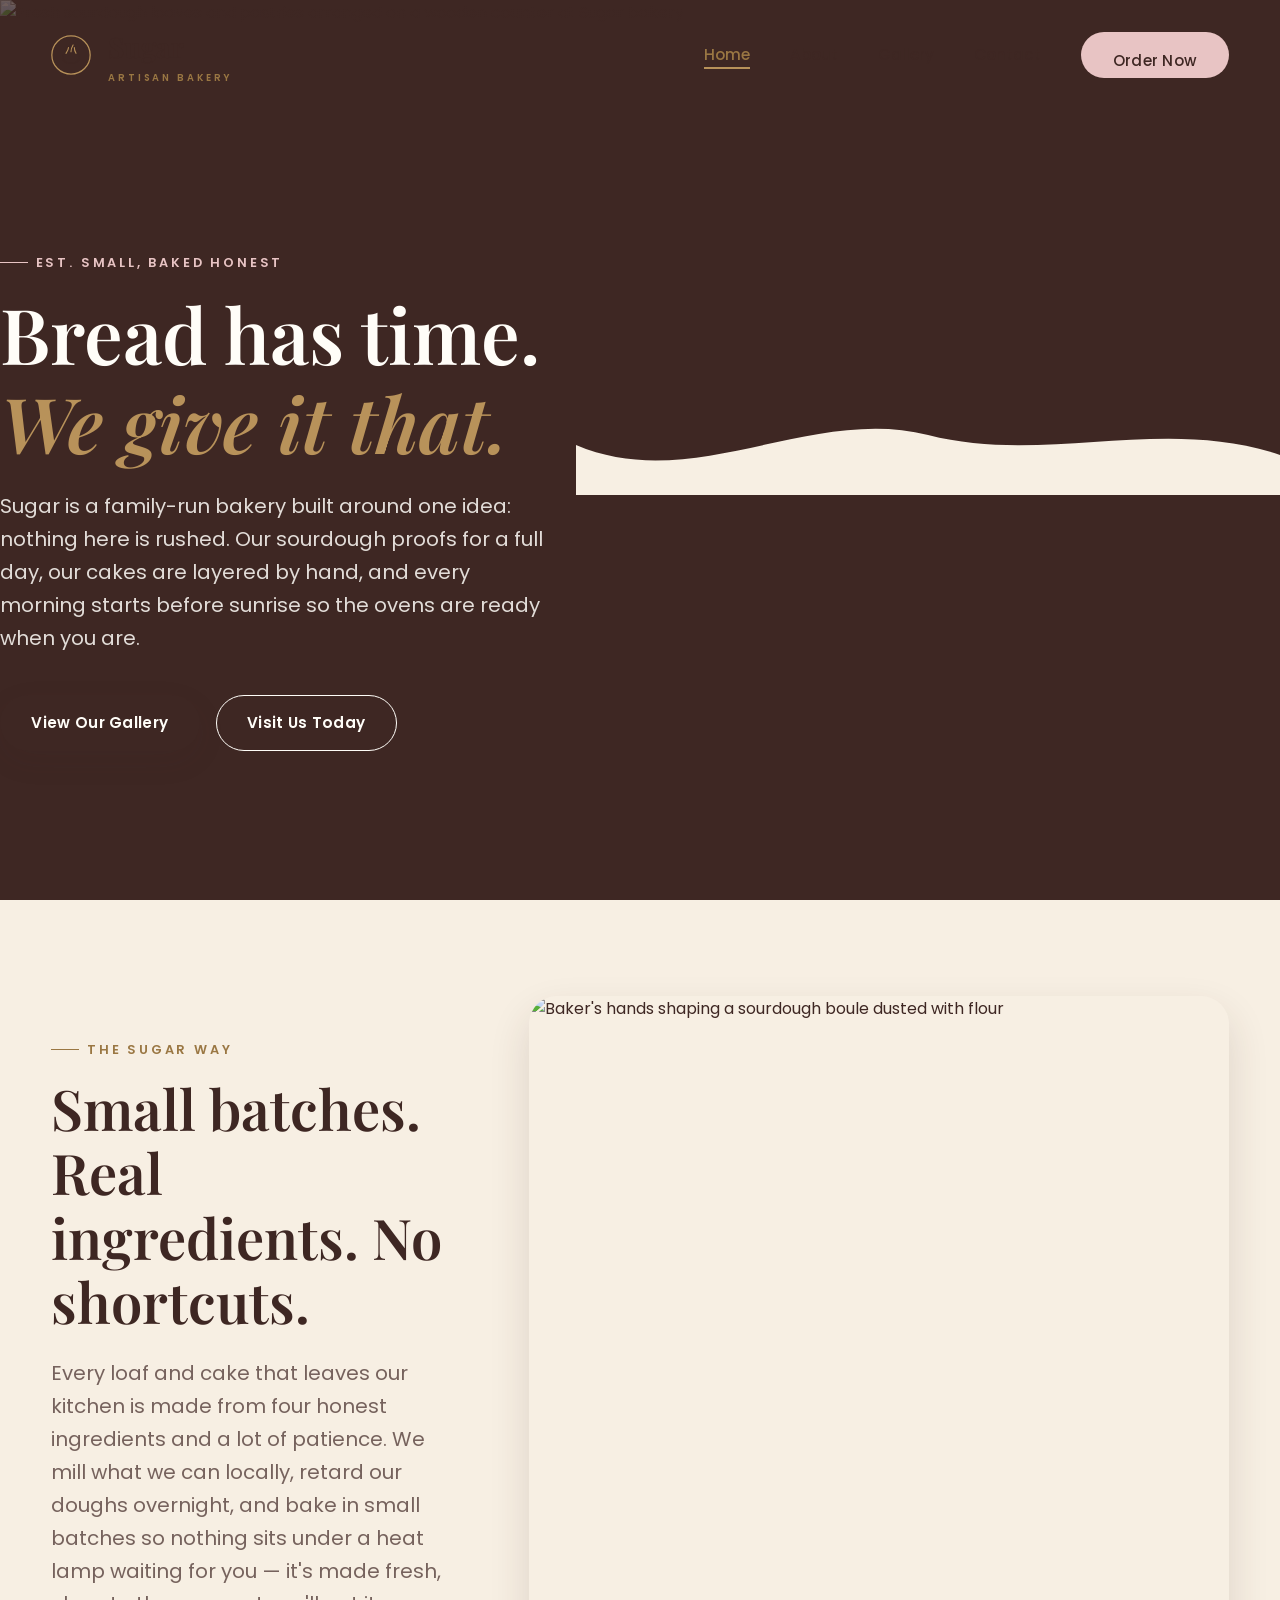
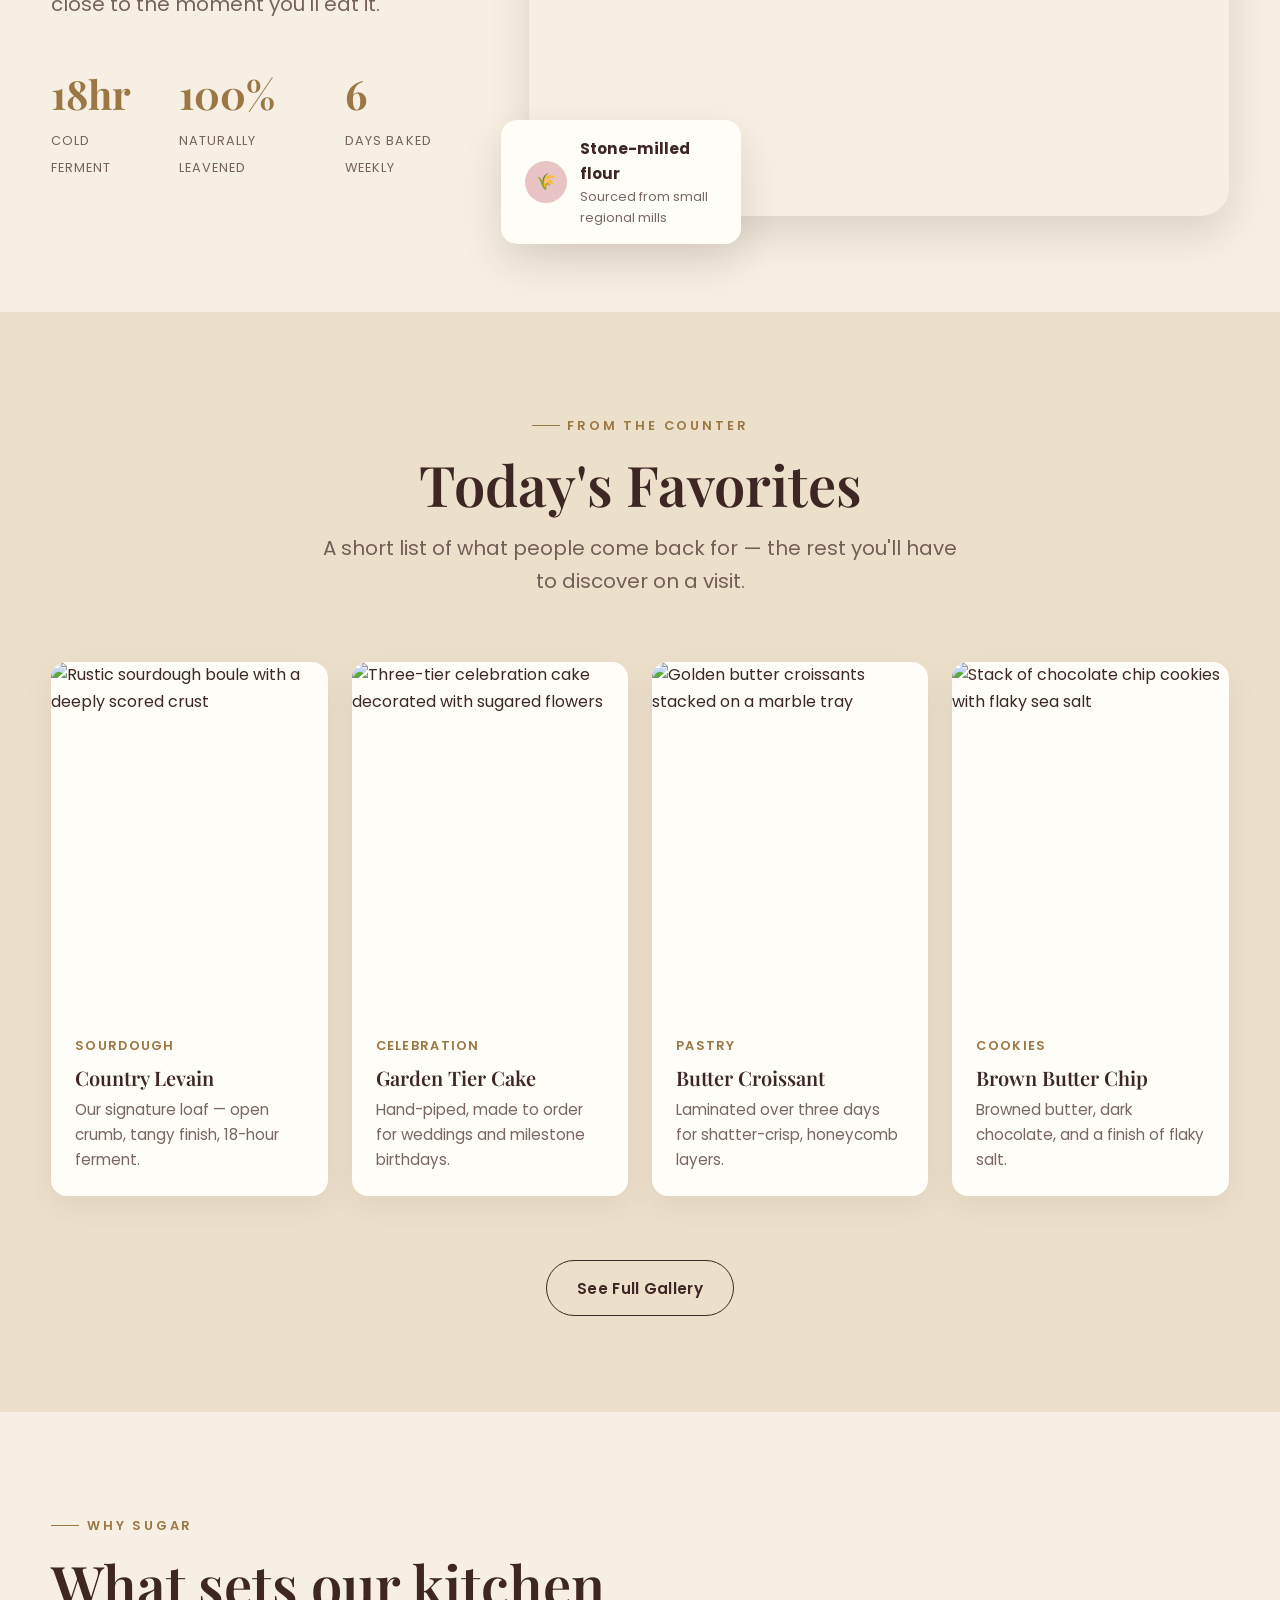
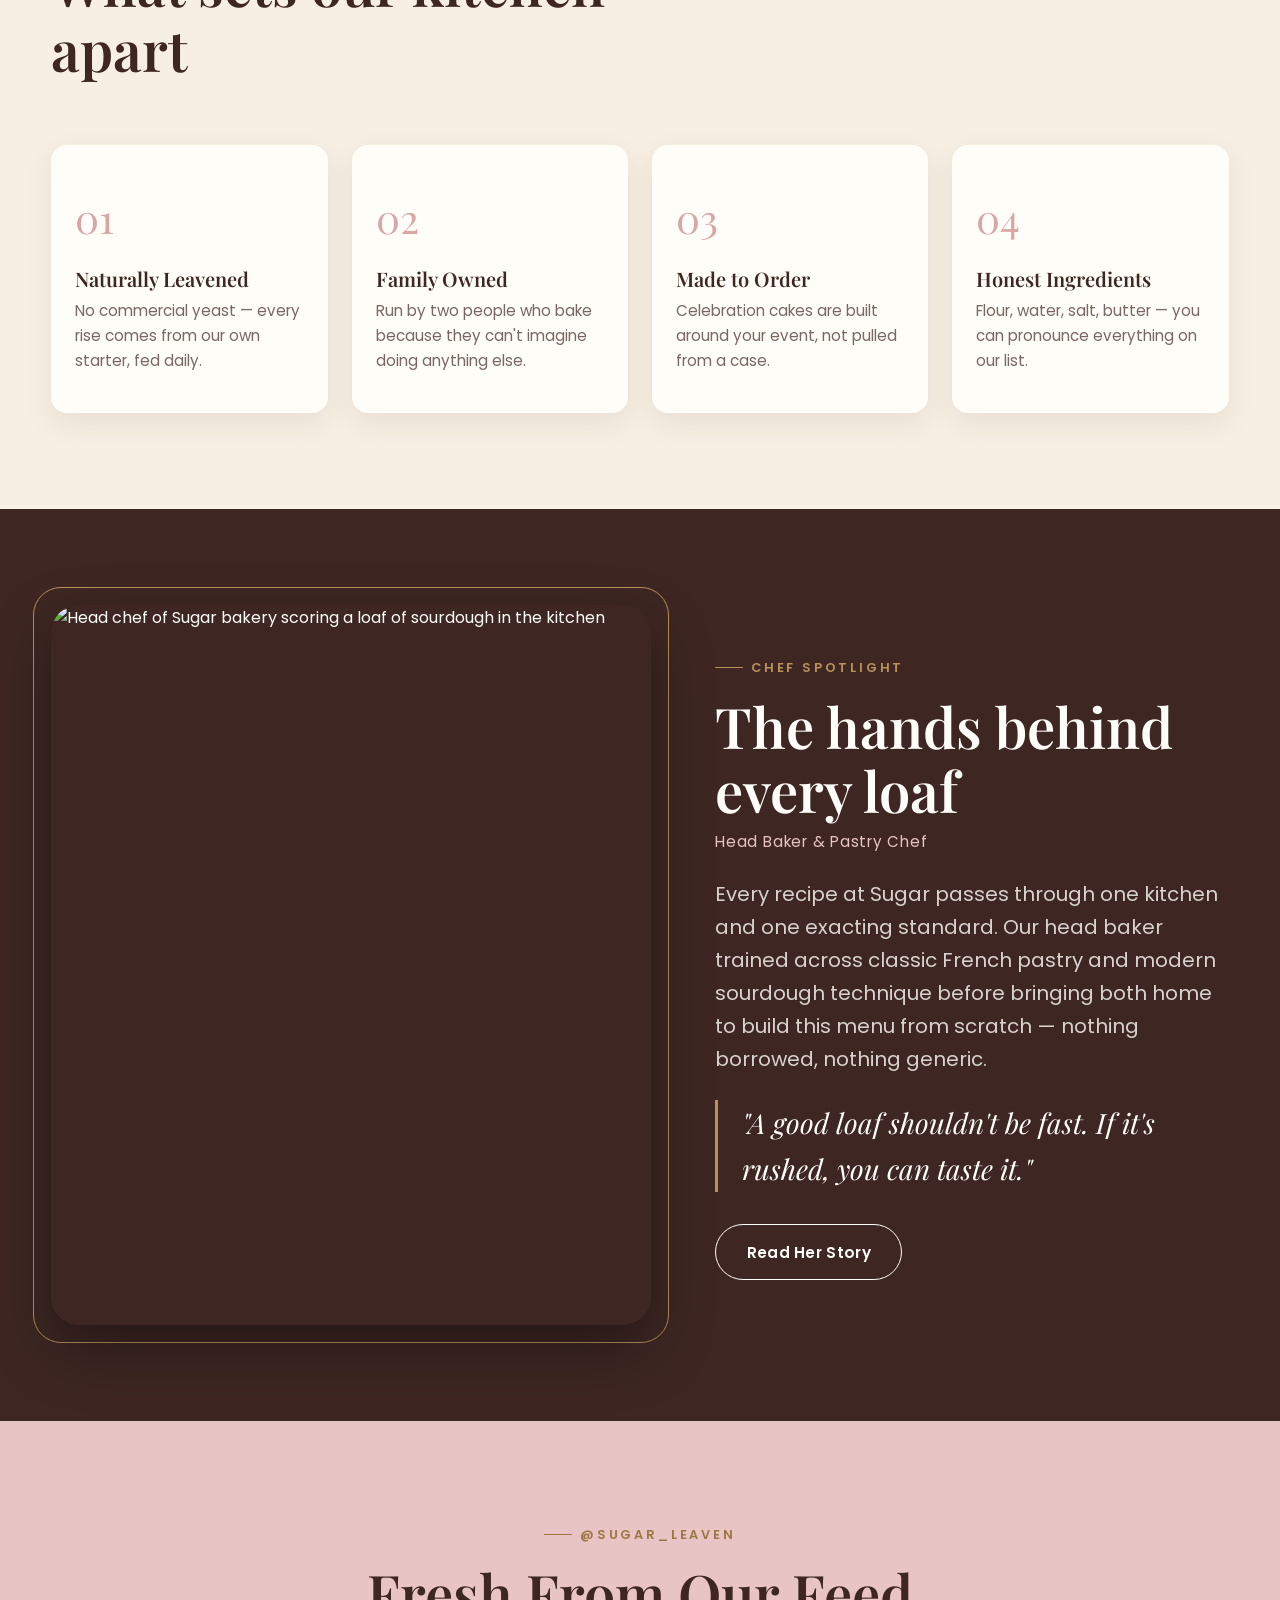
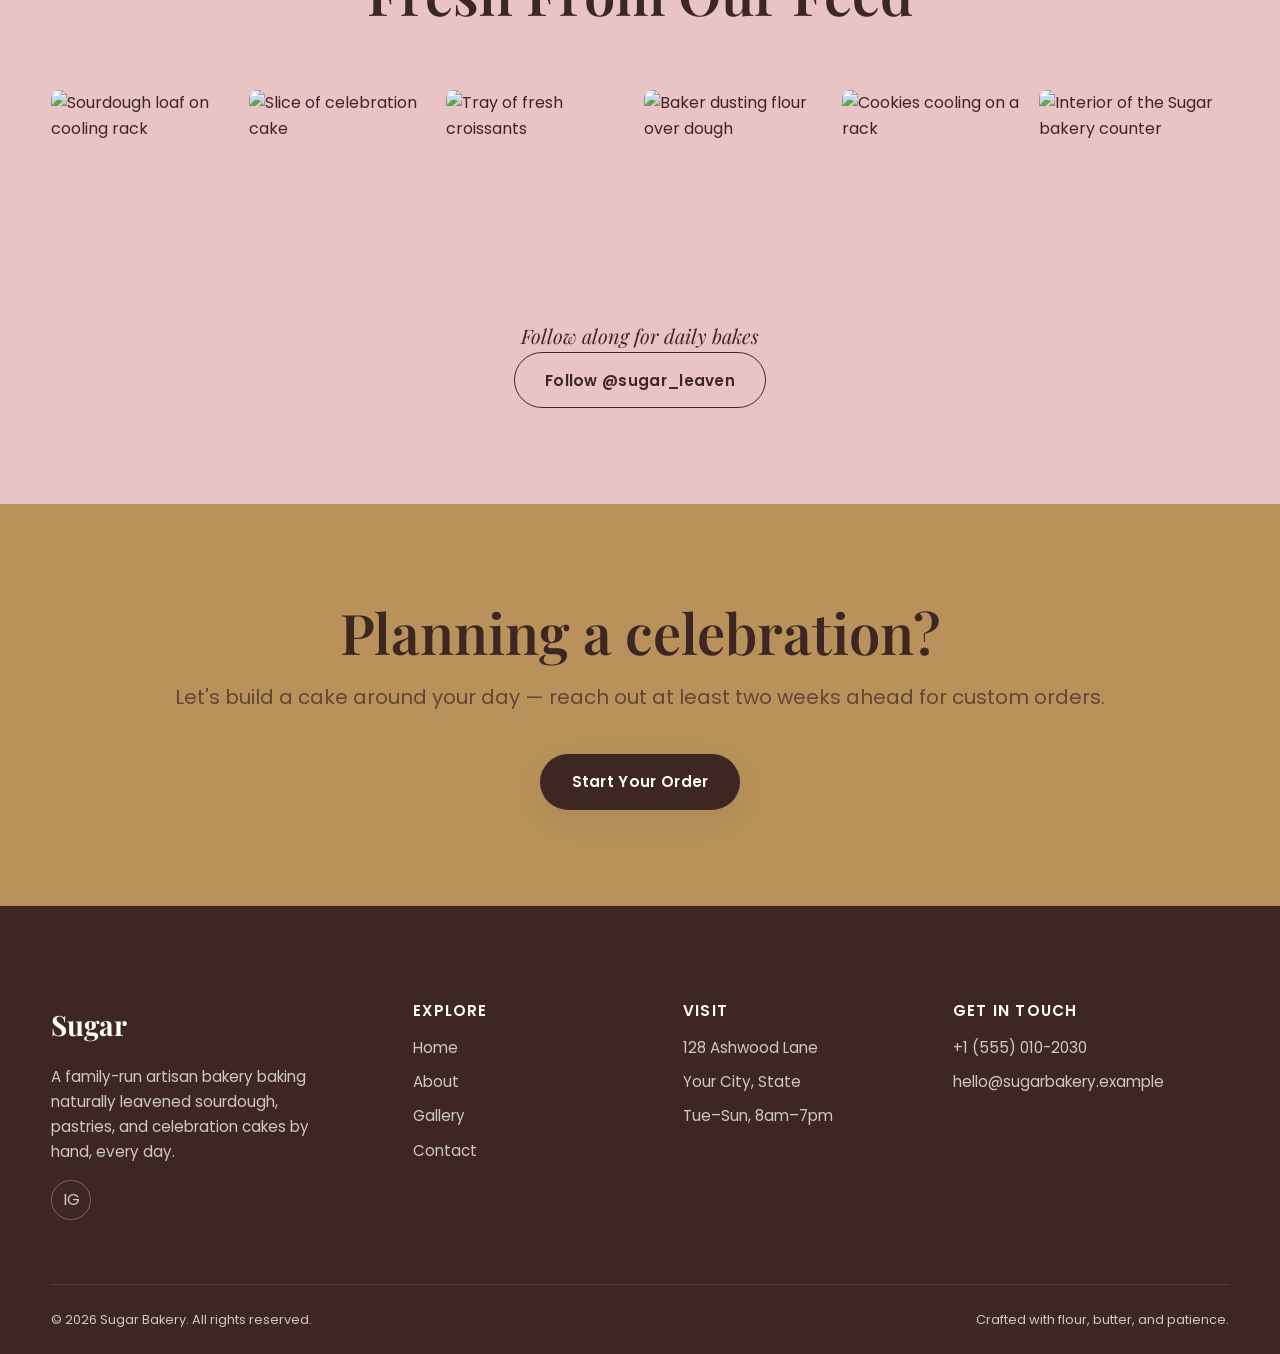
==== index.html @ 45bc1ce6 "Add files via upload" ====
<!DOCTYPE html>
<html lang="en">
<head>
<meta charset="UTF-8">
<meta name="viewport" content="width=device-width, initial-scale=1.0">
<title>Sugar — Artisan Bakery &amp; Sourdough House</title>
<meta name="description" content="Sugar is a family-run artisan bakery crafting slow-fermented sourdough, celebration cakes, and pastries by hand, every single day.">
<meta name="keywords" content="artisan bakery, sourdough bakery, celebration cakes, pastries, cake shop">
<link rel="canonical" href="https://example.com/">

<!-- Open Graph -->
<meta property="og:type" content="website">
<meta property="og:title" content="Sugar — Artisan Bakery & Sourdough House">
<meta property="og:description" content="Slow-fermented sourdough, celebration cakes and pastries, baked by hand every day.">
<meta property="og:image" content="images/hero/hero.jpg">
<meta property="og:url" content="https://example.com/">
<meta property="og:site_name" content="Sugar">

<!-- Twitter -->
<meta name="twitter:card" content="summary_large_image">
<meta name="twitter:title" content="Sugar — Artisan Bakery & Sourdough House">
<meta name="twitter:description" content="Slow-fermented sourdough, celebration cakes and pastries, baked by hand every day.">
<meta name="twitter:image" content="images/hero/hero.jpg">

<link rel="icon" href="assets/favicon.ico">
<link rel="preconnect" href="https://fonts.googleapis.com">
<link rel="preconnect" href="https://fonts.gstatic.com" crossorigin>
<link href="https://fonts.googleapis.com/css2?family=Playfair+Display:ital,wght@0,500;0,600;0,700;1,600&family=Poppins:wght@300;400;500;600;700&display=swap" rel="stylesheet">
<link rel="stylesheet" href="css/style.css">
<link rel="stylesheet" href="css/responsive.css">

<script type="application/ld+json">
{
  "@context": "https://schema.org",
  "@type": "Bakery",
  "name": "Sugar",
  "image": "images/hero/hero.jpg",
  "@id": "https://example.com/",
  "url": "https://example.com/",
  "telephone": "+1-555-010-2030",
  "address": {
    "@type": "PostalAddress",
    "streetAddress": "128 Ashwood Lane",
    "addressLocality": "Your City",
    "addressRegion": "State",
    "postalCode": "00000",
    "addressCountry": "US"
  },
  "servesCuisine": "Bakery",
  "priceRange": "$$",
  "openingHoursSpecification": [
    { "@type": "OpeningHoursSpecification", "dayOfWeek": ["Tuesday","Wednesday","Thursday","Friday"], "opens": "08:00", "closes": "19:00" },
    { "@type": "OpeningHoursSpecification", "dayOfWeek": ["Saturday","Sunday"], "opens": "08:00", "closes": "17:00" }
  ],
  "sameAs": ["https://www.instagram.com/sugar_leaven"]
}
</script>
</head>
<body>

<a class="skip-link" href="#main" style="position:absolute;left:-999px;top:0;background:#3E2723;color:#fff;padding:10px 16px;z-index:999;">Skip to main content</a>

<header class="site-header">
  <div class="container">
    <a href="index.html" class="logo" aria-label="Sugar — home">
      <svg class="logo-mark" viewBox="0 0 48 48" fill="none" xmlns="http://www.w3.org/2000/svg" aria-hidden="true">
        <circle cx="24" cy="24" r="23" stroke="#B8925A" stroke-width="1.5"/>
        <path d="M14 27c1-7 6-13 10-13s9 6 10 13c0 4-4.5 7-10 7s-10-3-10-7Z" stroke="#3E2723" stroke-width="1.5" fill="none"/>
        <path d="M18 22c2-3 3-5 3-7M24 20c0-3 1-5.5 2.5-8M30 22c-1.5-2.5-2-5-2-7" stroke="#B8925A" stroke-width="1.3" stroke-linecap="round"/>
      </svg>
      <span>Sugar<span class="tag">Artisan Bakery</span></span>
    </a>
    <nav class="main-nav" aria-label="Primary">
      <ul>
        <li><a href="index.html" aria-current="page">Home</a></li>
        <li><a href="about.html">About</a></li>
        <li><a href="gallery.html">Gallery</a></li>
        <li><a href="contact.html">Contact</a></li>
        <li><a href="contact.html#order" class="btn btn-pink">Order Now</a></li>
      </ul>
    </nav>
    <button class="nav-toggle" aria-label="Toggle menu" aria-expanded="false"><span></span></button>
  </div>
</header>

<main id="main">

  <!-- HERO -->
  <section class="hero">
    <div class="hero-media">
      <img src="images/hero/hero.jpg" alt="Fresh sourdough loaves and pastries arranged on a wooden counter at Sugar bakery" width="1600" height="1000">
    </div>
    <div class="container">
      <div class="hero-content">
        <span class="eyebrow">Est. small, baked honest</span>
        <h1>Bread has time. <em>We give it that.</em></h1>
        <p>Sugar is a family-run bakery built around one idea: nothing here is rushed. Our sourdough proofs for a full day, our cakes are layered by hand, and every morning starts before sunrise so the ovens are ready when you are.</p>
        <div class="hero-cta">
          <a href="gallery.html" class="btn btn-primary">View Our Gallery</a>
          <a href="contact.html" class="btn btn-outline" style="border-color:#FFFDF8;color:#FFFDF8;">Visit Us Today</a>
        </div>
      </div>
    </div>
    <div class="rise-divider" aria-hidden="true">
      <svg viewBox="0 0 1440 90" preserveAspectRatio="none"><path d="M0,40 C240,90 480,0 720,30 C960,60 1200,10 1440,50 L1440,90 L0,90 Z" fill="#F7EFE3"></path></svg>
    </div>
  </section>

  <!-- INTRO -->
  <section class="intro">
    <div class="container">
      <div class="intro-copy reveal">
        <span class="eyebrow">The Sugar way</span>
        <h2>Small batches. Real ingredients. No shortcuts.</h2>
        <p>Every loaf and cake that leaves our kitchen is made from four honest ingredients and a lot of patience. We mill what we can locally, retard our doughs overnight, and bake in small batches so nothing sits under a heat lamp waiting for you — it's made fresh, close to the moment you'll eat it.</p>
        <div class="intro-stats">
          <div><strong>18hr</strong><span>Cold Ferment</span></div>
          <div><strong>100%</strong><span>Naturally Leavened</span></div>
          <div><strong>6</strong><span>Days Baked Weekly</span></div>
        </div>
      </div>
      <div class="intro-media reveal">
        <img src="images/products/dough.jpg" alt="Baker's hands shaping a sourdough boule dusted with flour" width="700" height="820" loading="lazy">
        <div class="float-card">
          <span class="icon">🌾</span>
          <div><strong>Stone-milled flour</strong><p>Sourced from small regional mills</p></div>
        </div>
      </div>
    </div>
  </section>

  <!-- FEATURED PRODUCTS -->
  <section class="products">
    <div class="container">
      <div class="section-head center reveal">
        <span class="eyebrow">From the counter</span>
        <h2>Today's Favorites</h2>
        <p>A short list of what people come back for — the rest you'll have to discover on a visit.</p>
      </div>
      <div class="product-grid">
        <article class="product-card reveal">
          <div class="thumb"><img src="images/products/sourdough.jpg" alt="Rustic sourdough boule with a deeply scored crust" width="400" height="500" loading="lazy"></div>
          <div class="body">
            <span class="kicker">Sourdough</span>
            <h3>Country Levain</h3>
            <p>Our signature loaf — open crumb, tangy finish, 18-hour ferment.</p>
          </div>
        </article>
        <article class="product-card reveal">
          <div class="thumb"><img src="images/products/celebration-cake.jpg" alt="Three-tier celebration cake decorated with sugared flowers" width="400" height="500" loading="lazy"></div>
          <div class="body">
            <span class="kicker">Celebration</span>
            <h3>Garden Tier Cake</h3>
            <p>Hand-piped, made to order for weddings and milestone birthdays.</p>
          </div>
        </article>
        <article class="product-card reveal">
          <div class="thumb"><img src="images/products/croissant.jpg" alt="Golden butter croissants stacked on a marble tray" width="400" height="500" loading="lazy"></div>
          <div class="body">
            <span class="kicker">Pastry</span>
            <h3>Butter Croissant</h3>
            <p>Laminated over three days for shatter-crisp, honeycomb layers.</p>
          </div>
        </article>
        <article class="product-card reveal">
          <div class="thumb"><img src="images/products/cookies.jpg" alt="Stack of chocolate chip cookies with flaky sea salt" width="400" height="500" loading="lazy"></div>
          <div class="body">
            <span class="kicker">Cookies</span>
            <h3>Brown Butter Chip</h3>
            <p>Browned butter, dark chocolate, and a finish of flaky salt.</p>
          </div>
        </article>
      </div>
      <div class="products-cta reveal">
        <a href="gallery.html" class="btn btn-outline">See Full Gallery</a>
      </div>
    </div>
  </section>

  <!-- WHY CHOOSE US -->
  <section class="why">
    <div class="container">
      <div class="section-head reveal">
        <span class="eyebrow">Why Sugar</span>
        <h2>What sets our kitchen apart</h2>
      </div>
      <div class="why-grid">
        <div class="why-card reveal">
          <span class="num">01</span>
          <h3>Naturally Leavened</h3>
          <p>No commercial yeast — every rise comes from our own starter, fed daily.</p>
        </div>
        <div class="why-card reveal">
          <span class="num">02</span>
          <h3>Family Owned</h3>
          <p>Run by two people who bake because they can't imagine doing anything else.</p>
        </div>
        <div class="why-card reveal">
          <span class="num">03</span>
          <h3>Made to Order</h3>
          <p>Celebration cakes are built around your event, not pulled from a case.</p>
        </div>
        <div class="why-card reveal">
          <span class="num">04</span>
          <h3>Honest Ingredients</h3>
          <p>Flour, water, salt, butter — you can pronounce everything on our list.</p>
        </div>
      </div>
    </div>
  </section>

  <!-- CHEF SPOTLIGHT -->
  <section class="chef">
    <div class="container">
      <div class="chef-media reveal">
        <img src="images/chef/chef.jpg" alt="Head chef of Sugar bakery scoring a loaf of sourdough in the kitchen" width="600" height="720" loading="lazy">
      </div>
      <div class="chef-copy reveal">
        <span class="eyebrow">Chef Spotlight</span>
        <h2>The hands behind every loaf</h2>
        <p class="role">Head Baker &amp; Pastry Chef</p>
        <p>Every recipe at Sugar passes through one kitchen and one exacting standard. Our head baker trained across classic French pastry and modern sourdough technique before bringing both home to build this menu from scratch — nothing borrowed, nothing generic.</p>
        <blockquote>"A good loaf shouldn't be fast. If it's rushed, you can taste it."</blockquote>
        <a href="about.html" class="btn btn-outline" style="border-color:#FFFDF8;color:#FFFDF8; margin-top:2rem;">Read Her Story</a>
      </div>
    </div>
  </section>

  <!-- INSTAGRAM PREVIEW -->
  <section class="insta">
    <div class="container">
      <div class="section-head center reveal">
        <span class="eyebrow">@sugar_leaven</span>
        <h2>Fresh From Our Feed</h2>
      </div>
      <div class="insta-grid reveal">
        <a href="https://www.instagram.com/sugar_leaven" target="_blank" rel="noopener noreferrer" aria-label="View post on Instagram"><img src="images/gallery/insta1.jpg" alt="Sourdough loaf on cooling rack" loading="lazy"></a>
        <a href="https://www.instagram.com/sugar_leaven" target="_blank" rel="noopener noreferrer" aria-label="View post on Instagram"><img src="images/gallery/insta2.jpg" alt="Slice of celebration cake" loading="lazy"></a>
        <a href="https://www.instagram.com/sugar_leaven" target="_blank" rel="noopener noreferrer" aria-label="View post on Instagram"><img src="images/gallery/insta3.jpg" alt="Tray of fresh croissants" loading="lazy"></a>
        <a href="https://www.instagram.com/sugar_leaven" target="_blank" rel="noopener noreferrer" aria-label="View post on Instagram"><img src="images/gallery/insta4.jpg" alt="Baker dusting flour over dough" loading="lazy"></a>
        <a href="https://www.instagram.com/sugar_leaven" target="_blank" rel="noopener noreferrer" aria-label="View post on Instagram"><img src="images/gallery/insta5.jpg" alt="Cookies cooling on a rack" loading="lazy"></a>
        <a href="https://www.instagram.com/sugar_leaven" target="_blank" rel="noopener noreferrer" aria-label="View post on Instagram"><img src="images/gallery/insta6.jpg" alt="Interior of the Sugar bakery counter" loading="lazy"></a>
      </div>
      <div class="insta-follow reveal">
        <p>Follow along for daily bakes</p>
        <a href="https://www.instagram.com/sugar_leaven" target="_blank" rel="noopener noreferrer" class="btn btn-outline">Follow @sugar_leaven</a>
      </div>
    </div>
  </section>

  <!-- CTA BANNER -->
  <section class="cta-banner">
    <div class="container reveal">
      <h2>Planning a celebration?</h2>
      <p>Let's build a cake around your day — reach out at least two weeks ahead for custom orders.</p>
      <a href="contact.html" class="btn btn-primary">Start Your Order</a>
    </div>
  </section>

</main>

<footer class="site-footer">
  <div class="container">
    <div class="footer-grid">
      <div class="footer-brand">
        <a href="index.html" class="logo">Sugar</a>
        <p>A family-run artisan bakery baking naturally leavened sourdough, pastries, and celebration cakes by hand, every day.</p>
        <div class="social-row">
          <a href="https://www.instagram.com/sugar_leaven" target="_blank" rel="noopener noreferrer" aria-label="Sugar on Instagram">IG</a>
        </div>
      </div>
      <div>
        <h4>Explore</h4>
        <ul>
          <li><a href="index.html">Home</a></li>
          <li><a href="about.html">About</a></li>
          <li><a href="gallery.html">Gallery</a></li>
          <li><a href="contact.html">Contact</a></li>
        </ul>
      </div>
      <div>
        <h4>Visit</h4>
        <ul>
          <li>128 Ashwood Lane</li>
          <li>Your City, State</li>
          <li>Tue–Sun, 8am–7pm</li>
        </ul>
      </div>
      <div>
        <h4>Get in touch</h4>
        <ul>
          <li><a href="tel:+15550102030">+1 (555) 010-2030</a></li>
          <li><a href="mailto:hello@sugarbakery.example">hello@sugarbakery.example</a></li>
        </ul>
      </div>
    </div>
    <div class="footer-bottom">
      <span>© 2026 Sugar Bakery. All rights reserved.</span>
      <span>Crafted with flour, butter, and patience.</span>
    </div>
  </div>
</footer>

<a href="#top" class="back-to-top" aria-label="Back to top">↑</a>

<script src="js/script.js"></script>
</body>
</html>
---- css/style.css ----
/* =========================================================
   SUGAR — Artisan Bakery
   Design tokens
   ========================================================= */
:root {
  /* Colors */
  --cream:        #F7EFE3;
  --warm-white:   #FFFDF8;
  --chocolate:    #3E2723;
  --chocolate-70: rgba(62, 39, 35, 0.7);
  --gold:         #B8925A;
  --gold-dark:    #9A7743;
  --beige:        #EDE0CB;
  --pink:         #E8C4C4;
  --pink-deep:    #D9A6A6;

  /* Type */
  --font-display: 'Playfair Display', Georgia, serif;
  --font-body: 'Poppins', -apple-system, BlinkMacSystemFont, sans-serif;

  /* Scale */
  --step-xs: 0.8rem;
  --step-sm: 0.95rem;
  --step-base: 1rem;
  --step-md: 1.25rem;
  --step-lg: 1.75rem;
  --step-xl: 2.5rem;
  --step-2xl: 3.5rem;
  --step-3xl: 4.75rem;

  /* Spacing */
  --space-1: 0.5rem;
  --space-2: 1rem;
  --space-3: 1.5rem;
  --space-4: 2.5rem;
  --space-5: 4rem;
  --space-6: 6rem;

  /* Shape */
  --radius-sm: 8px;
  --radius-md: 16px;
  --radius-lg: 28px;
  --shadow-soft: 0 10px 30px rgba(62, 39, 35, 0.08);
  --shadow-lift: 0 18px 40px rgba(62, 39, 35, 0.14);

  --ease: cubic-bezier(0.22, 1, 0.36, 1);
}

/* =========================================================
   Reset
   ========================================================= */
*, *::before, *::after { box-sizing: border-box; }
html { scroll-behavior: smooth; }
body, h1, h2, h3, h4, p, figure, blockquote, ul, ol { margin: 0; }
ul, ol { padding: 0; list-style: none; }
img { max-width: 100%; display: block; }
a { color: inherit; text-decoration: none; }
button { font: inherit; cursor: pointer; }
input, textarea, select { font: inherit; }

@media (prefers-reduced-motion: reduce) {
  *, *::before, *::after {
    animation-duration: 0.01ms !important;
    animation-iteration-count: 1 !important;
    transition-duration: 0.01ms !important;
    scroll-behavior: auto !important;
  }
}

:focus-visible {
  outline: 2px solid var(--gold-dark);
  outline-offset: 3px;
}

/* =========================================================
   Base
   ========================================================= */
body {
  font-family: var(--font-body);
  background: var(--cream);
  color: var(--chocolate);
  line-height: 1.65;
  -webkit-font-smoothing: antialiased;
}

h1, h2, h3, h4 {
  font-family: var(--font-display);
  font-weight: 600;
  line-height: 1.15;
  color: var(--chocolate);
}

.eyebrow {
  display: inline-flex;
  align-items: center;
  gap: 0.6em;
  font-size: var(--step-xs);
  letter-spacing: 0.22em;
  text-transform: uppercase;
  color: var(--gold-dark);
  font-weight: 600;
}
.eyebrow::before {
  content: "";
  width: 28px;
  height: 1px;
  background: var(--gold-dark);
  display: inline-block;
}

.container {
  width: min(1180px, 92%);
  margin-inline: auto;
}

section { padding: var(--space-6) 0; }

.section-head {
  max-width: 640px;
  margin-bottom: var(--space-5);
}
.section-head.center { margin-inline: auto; text-align: center; }
.section-head h2 { font-size: var(--step-2xl); margin-top: var(--space-2); }
.section-head p { margin-top: var(--space-2); color: var(--chocolate-70); font-size: var(--step-md); }

.btn {
  display: inline-flex;
  align-items: center;
  gap: 0.6em;
  padding: 0.95em 2em;
  border-radius: 999px;
  font-size: var(--step-sm);
  font-weight: 600;
  letter-spacing: 0.02em;
  transition: transform 0.35s var(--ease), box-shadow 0.35s var(--ease), background 0.35s var(--ease);
  border: 1px solid transparent;
}
.btn-primary {
  background: var(--chocolate);
  color: var(--warm-white);
  box-shadow: var(--shadow-soft);
}
.btn-primary:hover { transform: translateY(-3px); box-shadow: var(--shadow-lift); }
.btn-outline {
  background: transparent;
  border-color: var(--chocolate);
  color: var(--chocolate);
}
.btn-outline:hover { background: var(--chocolate); color: var(--warm-white); }
.btn-pink {
  background: var(--pink);
  color: var(--chocolate);
}
.btn-pink:hover { background: var(--pink-deep); transform: translateY(-3px); }

/* =========================================================
   Header / Nav
   ========================================================= */
.site-header {
  position: fixed;
  top: 0; left: 0; right: 0;
  z-index: 100;
  background: rgba(247, 239, 227, 0.0);
  transition: background 0.4s var(--ease), box-shadow 0.4s var(--ease), padding 0.4s var(--ease);
  padding: var(--space-3) 0;
}
.site-header.is-scrolled {
  background: rgba(247, 239, 227, 0.92);
  backdrop-filter: blur(10px);
  box-shadow: 0 6px 24px rgba(62,39,35,0.08);
  padding: var(--space-1) 0;
}
.site-header .container {
  display: flex;
  align-items: center;
  justify-content: space-between;
}
.logo {
  display: flex;
  align-items: center;
  gap: 0.6em;
  font-family: var(--font-display);
  font-size: var(--step-lg);
  font-weight: 700;
  color: var(--chocolate);
}
.logo span.tag {
  font-family: var(--font-body);
  font-size: 0.6rem;
  letter-spacing: 0.3em;
  text-transform: uppercase;
  color: var(--gold-dark);
  font-weight: 600;
  display: block;
}
.logo-mark {
  width: 40px; height: 40px;
}

.main-nav ul {
  display: flex;
  gap: var(--space-4);
  align-items: center;
}
.main-nav a {
  font-size: var(--step-sm);
  font-weight: 500;
  position: relative;
  padding-bottom: 4px;
}
.main-nav a::after {
  content: "";
  position: absolute;
  left: 0; bottom: 0;
  width: 0%;
  height: 2px;
  background: var(--gold);
  transition: width 0.3s var(--ease);
}
.main-nav a:hover::after,
.main-nav a[aria-current="page"]::after { width: 100%; }
.main-nav a[aria-current="page"] { color: var(--gold-dark); }

.nav-toggle {
  display: none;
  background: none;
  border: none;
  width: 44px; height: 44px;
  position: relative;
}
.nav-toggle span, .nav-toggle span::before, .nav-toggle span::after {
  content: "";
  position: absolute;
  left: 10px; right: 10px;
  height: 2px;
  background: var(--chocolate);
  transition: transform 0.3s var(--ease), opacity 0.3s var(--ease), top 0.3s var(--ease);
}
.nav-toggle span { top: 21px; }
.nav-toggle span::before { top: -8px; }
.nav-toggle span::after { top: 8px; }
.nav-toggle.is-active span { background: transparent; }
.nav-toggle.is-active span::before { top: 0; transform: rotate(45deg); background: var(--chocolate); }
.nav-toggle.is-active span::after { top: 0; transform: rotate(-45deg); background: var(--chocolate); }

/* =========================================================
   Hero
   ========================================================= */
.hero {
  position: relative;
  min-height: 100vh;
  display: flex;
  align-items: center;
  overflow: hidden;
  background: var(--chocolate);
}
.hero-media {
  position: absolute;
  inset: 0;
  z-index: 0;
}
.hero-media img {
  width: 100%; height: 100%; object-fit: cover;
  opacity: 0.55;
}
.hero-media::after {
  content: "";
  position: absolute;
  inset: 0;
  background: linear-gradient(180deg, rgba(62,39,35,0.55) 0%, rgba(62,39,35,0.35) 45%, rgba(62,39,35,0.85) 100%);
}
.hero-content {
  position: relative;
  z-index: 1;
  color: var(--warm-white);
  max-width: 720px;
  padding-top: var(--space-6);
}
.hero-content .eyebrow { color: var(--pink); }
.hero-content .eyebrow::before { background: var(--pink); }
.hero-content h1 {
  color: var(--warm-white);
  font-size: clamp(2.6rem, 6vw, 5rem);
  margin-top: var(--space-2);
}
.hero-content h1 em {
  font-style: italic;
  color: var(--gold);
}
.hero-content p {
  margin-top: var(--space-3);
  font-size: var(--step-md);
  color: rgba(255,253,248,0.85);
  max-width: 46ch;
}
.hero-cta {
  margin-top: var(--space-4);
  display: flex;
  gap: var(--space-2);
  flex-wrap: wrap;
}

/* Rising-dough divider (signature element) */
.rise-divider {
  position: relative;
  height: 90px;
  margin-top: -1px;
}
.rise-divider svg {
  width: 100%;
  height: 100%;
  display: block;
}

/* =========================================================
   Intro
   ========================================================= */
.intro {
  background: var(--cream);
}
.intro .container {
  display: grid;
  grid-template-columns: 1.1fr 0.9fr;
  gap: var(--space-5);
  align-items: center;
}
.intro-copy h2 { font-size: var(--step-2xl); margin-top: var(--space-2); }
.intro-copy p { margin-top: var(--space-3); color: var(--chocolate-70); font-size: var(--step-md); }
.intro-stats {
  display: flex;
  gap: var(--space-4);
  margin-top: var(--space-4);
}
.intro-stats div strong {
  display: block;
  font-family: var(--font-display);
  font-size: var(--step-xl);
  color: var(--gold-dark);
}
.intro-stats div span {
  font-size: var(--step-xs);
  letter-spacing: 0.08em;
  text-transform: uppercase;
  color: var(--chocolate-70);
}
.intro-media {
  position: relative;
}
.intro-media img {
  border-radius: var(--radius-lg);
  box-shadow: var(--shadow-lift);
}
.intro-media .float-card {
  position: absolute;
  bottom: -28px;
  left: -28px;
  background: var(--warm-white);
  border-radius: var(--radius-md);
  padding: var(--space-2) var(--space-3);
  box-shadow: var(--shadow-lift);
  display: flex;
  align-items: center;
  gap: 0.8em;
  max-width: 240px;
}
.intro-media .float-card .icon {
  width: 42px; height: 42px;
  border-radius: 50%;
  background: var(--pink);
  display: flex; align-items: center; justify-content: center;
  flex-shrink: 0;
}
.intro-media .float-card p { font-size: var(--step-xs); color: var(--chocolate-70); }
.intro-media .float-card strong { display: block; font-size: var(--step-sm); }

/* =========================================================
   Featured products
   ========================================================= */
.products { background: var(--beige); }
.product-grid {
  display: grid;
  grid-template-columns: repeat(4, 1fr);
  gap: var(--space-3);
}
.product-card {
  background: var(--warm-white);
  border-radius: var(--radius-md);
  overflow: hidden;
  box-shadow: var(--shadow-soft);
  transition: transform 0.45s var(--ease), box-shadow 0.45s var(--ease);
}
.product-card:hover {
  transform: translateY(-8px) scale(1.015);
  box-shadow: var(--shadow-lift);
}
.product-card .thumb { aspect-ratio: 4/5; overflow: hidden; }
.product-card .thumb img { width: 100%; height: 100%; object-fit: cover; transition: transform 0.6s var(--ease); }
.product-card:hover .thumb img { transform: scale(1.08); }
.product-card .body { padding: var(--space-3); }
.product-card .body .kicker {
  font-size: var(--step-xs);
  letter-spacing: 0.1em;
  text-transform: uppercase;
  color: var(--gold-dark);
  font-weight: 600;
}
.product-card .body h3 { font-size: var(--step-md); margin-top: 0.4em; }
.product-card .body p { font-size: var(--step-sm); color: var(--chocolate-70); margin-top: 0.5em; }
.products-cta { text-align: center; margin-top: var(--space-5); }

/* =========================================================
   Why choose us
   ========================================================= */
.why { background: var(--cream); }
.why-grid {
  display: grid;
  grid-template-columns: repeat(4, 1fr);
  gap: var(--space-3);
}
.why-card {
  padding: var(--space-4) var(--space-3);
  border-radius: var(--radius-md);
  background: var(--warm-white);
  box-shadow: var(--shadow-soft);
  transition: transform 0.4s var(--ease);
}
.why-card:hover { transform: translateY(-6px); }
.why-card .num {
  font-family: var(--font-display);
  font-size: var(--step-xl);
  color: var(--pink-deep);
  display: block;
  margin-bottom: var(--space-2);
}
.why-card h3 { font-size: var(--step-md); }
.why-card p { margin-top: var(--space-1); color: var(--chocolate-70); font-size: var(--step-sm); }

/* =========================================================
   Chef spotlight
   ========================================================= */
.chef { background: var(--chocolate); color: var(--warm-white); }
.chef .container {
  display: grid;
  grid-template-columns: 0.8fr 1.2fr;
  gap: var(--space-5);
  align-items: center;
}
.chef-media { position: relative; }
.chef-media img {
  border-radius: var(--radius-lg);
  box-shadow: 0 24px 60px rgba(0,0,0,0.4);
}
.chef-media::before {
  content: "";
  position: absolute;
  inset: -18px;
  border: 1px solid var(--gold);
  border-radius: var(--radius-lg);
  z-index: -1;
}
.chef-copy .eyebrow { color: var(--gold); }
.chef-copy .eyebrow::before { background: var(--gold); }
.chef-copy h2 { color: var(--warm-white); margin-top: var(--space-2); font-size: var(--step-2xl); }
.chef-copy .role { color: var(--pink); font-size: var(--step-sm); letter-spacing: 0.05em; margin-top: 0.4em; }
.chef-copy p { margin-top: var(--space-3); color: rgba(255,253,248,0.8); font-size: var(--step-md); }
.chef-copy blockquote {
  margin-top: var(--space-3);
  font-family: var(--font-display);
  font-style: italic;
  font-size: var(--step-lg);
  color: var(--warm-white);
  border-left: 3px solid var(--gold);
  padding-left: var(--space-3);
}

/* =========================================================
   Instagram preview
   ========================================================= */
.insta { background: var(--pink); }
.insta .section-head h2 { color: var(--chocolate); }
.insta-grid {
  display: grid;
  grid-template-columns: repeat(6, 1fr);
  gap: var(--space-1);
}
.insta-grid a {
  position: relative;
  aspect-ratio: 1/1;
  overflow: hidden;
  border-radius: var(--radius-sm);
  display: block;
}
.insta-grid img { width: 100%; height: 100%; object-fit: cover; transition: transform 0.5s var(--ease); }
.insta-grid a:hover img { transform: scale(1.1); }
.insta-grid a::after {
  content: "";
  position: absolute; inset: 0;
  background: rgba(62,39,35,0);
  transition: background 0.3s var(--ease);
}
.insta-grid a:hover::after { background: rgba(62,39,35,0.15); }
.insta-follow { text-align: center; margin-top: var(--space-4); }
.insta-follow p { font-family: var(--font-display); font-size: var(--step-md); font-style: italic; }

/* =========================================================
   CTA banner
   ========================================================= */
.cta-banner {
  background: var(--gold);
  text-align: center;
}
.cta-banner h2 { font-size: var(--step-2xl); }
.cta-banner p { margin-top: var(--space-2); font-size: var(--step-md); color: var(--chocolate-70); }
.cta-banner .btn-primary { margin-top: var(--space-4); }

/* =========================================================
   Footer
   ========================================================= */
.site-footer {
  background: var(--chocolate);
  color: rgba(255,253,248,0.75);
  padding: var(--space-6) 0 var(--space-3);
}
.footer-grid {
  display: grid;
  grid-template-columns: 1.4fr 1fr 1fr 1.2fr;
  gap: var(--space-4);
}
.footer-brand .logo { color: var(--warm-white); }
.footer-brand p { margin-top: var(--space-2); font-size: var(--step-sm); max-width: 32ch; }
.site-footer h4 {
  color: var(--warm-white);
  font-family: var(--font-body);
  font-size: var(--step-sm);
  letter-spacing: 0.08em;
  text-transform: uppercase;
  margin-bottom: var(--space-2);
}
.site-footer ul li { margin-bottom: 0.6em; font-size: var(--step-sm); }
.site-footer a:hover { color: var(--gold); }
.social-row { display: flex; gap: 0.8em; margin-top: var(--space-2); }
.social-row a {
  width: 40px; height: 40px;
  border-radius: 50%;
  border: 1px solid rgba(255,253,248,0.3);
  display: flex; align-items: center; justify-content: center;
  transition: background 0.3s var(--ease), border-color 0.3s var(--ease);
}
.social-row a:hover { background: var(--gold); border-color: var(--gold); }
.footer-bottom {
  margin-top: var(--space-5);
  padding-top: var(--space-3);
  border-top: 1px solid rgba(255,253,248,0.12);
  display: flex;
  justify-content: space-between;
  font-size: var(--step-xs);
  flex-wrap: wrap;
  gap: 1em;
}

/* Back to top */
.back-to-top {
  position: fixed;
  right: var(--space-3);
  bottom: var(--space-3);
  width: 48px; height: 48px;
  border-radius: 50%;
  background: var(--chocolate);
  color: var(--warm-white);
  display: flex; align-items: center; justify-content: center;
  opacity: 0;
  pointer-events: none;
  transform: translateY(12px);
  transition: opacity 0.3s var(--ease), transform 0.3s var(--ease);
  z-index: 90;
  box-shadow: var(--shadow-lift);
}
.back-to-top.is-visible { opacity: 1; pointer-events: auto; transform: translateY(0); }

/* =========================================================
   Reveal on scroll
   ========================================================= */
.reveal {
  opacity: 0;
  transform: translateY(28px);
  transition: opacity 0.8s var(--ease), transform 0.8s var(--ease);
}
.reveal.is-visible { opacity: 1; transform: translateY(0); }

/* =========================================================
   Page hero (interior pages)
   ========================================================= */
.page-hero {
  padding: calc(var(--space-6) + 3rem) 0 var(--space-5);
  background: linear-gradient(180deg, var(--beige) 0%, var(--cream) 100%);
  text-align: center;
}
.page-hero .eyebrow { justify-content: center; }
.page-hero h1 { font-size: clamp(2.2rem, 5vw, 3.6rem); margin-top: var(--space-2); }
.page-hero p { max-width: 56ch; margin: var(--space-2) auto 0; color: var(--chocolate-70); }
.breadcrumb {
  margin-top: var(--space-2);
  font-size: var(--step-xs);
  color: var(--chocolate-70);
  display: flex;
  gap: 0.5em;
  justify-content: center;
}
.breadcrumb a { color: var(--gold-dark); font-weight: 600; }

/* =========================================================
   About page
   ========================================================= */
.story .container {
  display: grid;
  grid-template-columns: 0.9fr 1.1fr;
  gap: var(--space-5);
  align-items: center;
}
.story-media img { border-radius: var(--radius-lg); box-shadow: var(--shadow-lift); }
.story-copy p { margin-top: var(--space-2); color: var(--chocolate-70); font-size: var(--step-md); }
.story-copy p:first-of-type { margin-top: var(--space-3); }

.chef-intro { background: var(--beige); }
.chef-intro .container {
  display: grid;
  grid-template-columns: 0.8fr 1.2fr;
  gap: var(--space-5);
  align-items: center;
}
.chef-intro-media { position: relative; }
.chef-intro-media img { border-radius: var(--radius-lg); box-shadow: var(--shadow-lift); }
.chef-intro-media .badge {
  position: absolute;
  top: -18px; right: -18px;
  background: var(--pink);
  color: var(--chocolate);
  padding: 0.6em 1.2em;
  border-radius: 999px;
  font-size: var(--step-xs);
  font-weight: 700;
  letter-spacing: 0.06em;
  text-transform: uppercase;
  box-shadow: var(--shadow-soft);
}
.chef-intro-copy .role { color: var(--gold-dark); font-weight: 600; margin-top: 0.3em; }
.chef-intro-copy p { margin-top: var(--space-2); color: var(--chocolate-70); }

.pillars { background: var(--cream); }
.pillar-grid {
  display: grid;
  grid-template-columns: repeat(2, 1fr);
  gap: var(--space-3);
}
.pillar-card {
  background: var(--warm-white);
  padding: var(--space-4);
  border-radius: var(--radius-md);
  box-shadow: var(--shadow-soft);
}
.pillar-card h3 { display: flex; align-items: center; gap: 0.6em; font-size: var(--step-md); }
.pillar-card h3 .icon-dot {
  width: 10px; height: 10px;
  border-radius: 50%;
  background: var(--pink-deep);
  flex-shrink: 0;
}
.pillar-card p { margin-top: var(--space-2); color: var(--chocolate-70); font-size: var(--step-sm); }

.specialties { background: var(--chocolate); color: var(--warm-white); }
.specialties .section-head h2 { color: var(--warm-white); }
.specialties .section-head p { color: rgba(255,253,248,0.75); }
.spec-list {
  display: grid;
  grid-template-columns: repeat(3, 1fr);
  gap: var(--space-3);
}
.spec-item {
  padding: var(--space-3);
  border: 1px solid rgba(255,253,248,0.15);
  border-radius: var(--radius-md);
  transition: border-color 0.3s var(--ease), background 0.3s var(--ease);
}
.spec-item:hover { border-color: var(--gold); background: rgba(255,253,248,0.04); }
.spec-item h4 { color: var(--gold); font-family: var(--font-display); font-size: var(--step-md); }
.spec-item p { margin-top: 0.5em; font-size: var(--step-sm); color: rgba(255,253,248,0.75); }

/* =========================================================
   Gallery page
   ========================================================= */
.gallery-filters {
  display: flex;
  gap: 0.8em;
  flex-wrap: wrap;
  justify-content: center;
  margin-bottom: var(--space-5);
}
.filter-btn {
  padding: 0.6em 1.4em;
  border-radius: 999px;
  border: 1px solid var(--chocolate);
  background: transparent;
  font-size: var(--step-xs);
  letter-spacing: 0.05em;
  text-transform: uppercase;
  font-weight: 600;
  transition: background 0.3s var(--ease), color 0.3s var(--ease);
}
.filter-btn:hover, .filter-btn.is-active {
  background: var(--chocolate);
  color: var(--warm-white);
}
.gallery-grid {
  display: grid;
  grid-template-columns: repeat(4, 1fr);
  gap: var(--space-3);
  grid-auto-flow: dense;
}
.gallery-item {
  border-radius: var(--radius-md);
  overflow: hidden;
  position: relative;
  box-shadow: var(--shadow-soft);
  cursor: zoom-in;
}
.gallery-item.tall { grid-row: span 2; }
.gallery-item img {
  width: 100%; height: 100%; object-fit: cover;
  transition: transform 0.5s var(--ease);
}
.gallery-item:hover img { transform: scale(1.08); }
.gallery-item .caption {
  position: absolute;
  left: 0; right: 0; bottom: 0;
  padding: var(--space-2);
  background: linear-gradient(0deg, rgba(62,39,35,0.85), transparent);
  color: var(--warm-white);
  opacity: 0;
  transform: translateY(10px);
  transition: opacity 0.3s var(--ease), transform 0.3s var(--ease);
}
.gallery-item:hover .caption { opacity: 1; transform: translateY(0); }
.gallery-item .caption span { font-size: var(--step-xs); text-transform: uppercase; letter-spacing: 0.08em; color: var(--pink); }
.gallery-item .caption strong { display: block; font-family: var(--font-display); font-size: var(--step-sm); }
.gallery-item.hidden { display: none; }

/* Lightbox */
.lightbox {
  position: fixed;
  inset: 0;
  background: rgba(62, 39, 35, 0.92);
  display: flex;
  align-items: center;
  justify-content: center;
  z-index: 200;
  opacity: 0;
  pointer-events: none;
  transition: opacity 0.3s var(--ease);
}
.lightbox.is-open { opacity: 1; pointer-events: auto; }
.lightbox-inner { max-width: min(900px, 88vw); max-height: 82vh; position: relative; }
.lightbox-inner img { max-width: 100%; max-height: 82vh; border-radius: var(--radius-sm); }
.lightbox-close, .lightbox-prev, .lightbox-next {
  position: absolute;
  background: rgba(255,253,248,0.12);
  color: var(--warm-white);
  border: 1px solid rgba(255,253,248,0.3);
  border-radius: 50%;
  width: 44px; height: 44px;
  display: flex; align-items: center; justify-content: center;
  transition: background 0.3s var(--ease);
}
.lightbox-close:hover, .lightbox-prev:hover, .lightbox-next:hover { background: rgba(255,253,248,0.25); }
.lightbox-close { top: -60px; right: 0; }
.lightbox-prev { left: -60px; top: 50%; transform: translateY(-50%); }
.lightbox-next { right: -60px; top: 50%; transform: translateY(-50%); }

/* =========================================================
   Contact page
   ========================================================= */
.contact-grid {
  display: grid;
  grid-template-columns: 1fr 1.2fr;
  gap: var(--space-5);
}
.contact-info-card {
  background: var(--warm-white);
  border-radius: var(--radius-md);
  padding: var(--space-4);
  box-shadow: var(--shadow-soft);
  margin-bottom: var(--space-3);
}
.contact-info-card h3 { display: flex; align-items: center; gap: 0.6em; font-size: var(--step-md); }
.contact-info-card p { margin-top: var(--space-1); color: var(--chocolate-70); font-size: var(--step-sm); }
.contact-info-card a.value { color: var(--chocolate); font-weight: 600; }
.icon-badge {
  width: 40px; height: 40px;
  border-radius: 50%;
  background: var(--beige);
  display: flex; align-items: center; justify-content: center;
  flex-shrink: 0;
}
.hours-table { width: 100%; margin-top: var(--space-1); font-size: var(--step-sm); }
.hours-table tr td { padding: 0.35em 0; color: var(--chocolate-70); }
.hours-table tr td:last-child { text-align: right; font-weight: 600; color: var(--chocolate); }

.contact-actions { display: flex; gap: 0.8em; margin-top: var(--space-3); flex-wrap: wrap; }

.contact-form-card {
  background: var(--warm-white);
  border-radius: var(--radius-md);
  padding: var(--space-4);
  box-shadow: var(--shadow-soft);
}
.form-row { display: grid; grid-template-columns: 1fr 1fr; gap: var(--space-2); }
.form-group { margin-bottom: var(--space-3); }
.form-group label {
  display: block;
  font-size: var(--step-xs);
  text-transform: uppercase;
  letter-spacing: 0.06em;
  font-weight: 600;
  color: var(--chocolate-70);
  margin-bottom: 0.5em;
}
.form-group input, .form-group textarea, .form-group select {
  width: 100%;
  padding: 0.9em 1em;
  border: 1px solid var(--beige);
  border-radius: var(--radius-sm);
  background: var(--cream);
  color: var(--chocolate);
  transition: border-color 0.3s var(--ease), box-shadow 0.3s var(--ease);
}
.form-group input:focus, .form-group textarea:focus, .form-group select:focus {
  border-color: var(--gold);
  box-shadow: 0 0 0 3px rgba(184, 146, 90, 0.18);
}
.form-group textarea { resize: vertical; min-height: 130px; }
.form-note { font-size: var(--step-xs); color: var(--chocolate-70); margin-top: var(--space-2); }
.form-success {
  display: none;
  background: var(--pink);
  color: var(--chocolate);
  padding: var(--space-2) var(--space-3);
  border-radius: var(--radius-sm);
  margin-bottom: var(--space-3);
  font-size: var(--step-sm);
  font-weight: 600;
}
.form-success.is-visible { display: block; }

.map-embed {
  border-radius: var(--radius-md);
  overflow: hidden;
  box-shadow: var(--shadow-soft);
  margin-top: var(--space-5);
  aspect-ratio: 16/7;
  background: var(--beige);
  position: relative;
}
.map-embed iframe { width: 100%; height: 100%; border: 0; }
.map-embed .map-placeholder {
  position: absolute; inset: 0;
  display: flex; flex-direction: column; align-items: center; justify-content: center;
  color: var(--chocolate-70);
  font-size: var(--step-sm);
  gap: 0.5em;
  text-align: center;
  padding: var(--space-2);
}

/* WhatsApp floating button */
.whatsapp-float {
  position: fixed;
  left: var(--space-3);
  bottom: var(--space-3);
  width: 56px; height: 56px;
  border-radius: 50%;
  background: #3E2723;
  color: var(--warm-white);
  display: flex; align-items: center; justify-content: center;
  box-shadow: var(--shadow-lift);
  z-index: 90;
  transition: transform 0.3s var(--ease);
}
.whatsapp-float:hover { transform: scale(1.08); }

/* =========================================================
   404 page
   ========================================================= */
.error-page {
  min-height: 100vh;
  display: flex;
  align-items: center;
  justify-content: center;
  text-align: center;
  padding: var(--space-6) 0;
}
.error-page .code {
  font-family: var(--font-display);
  font-size: clamp(4rem, 14vw, 9rem);
  color: var(--gold);
  line-height: 1;
}
.error-page h1 { margin-top: var(--space-2); }
.error-page p { margin-top: var(--space-2); color: var(--chocolate-70); }
.error-page .btn { margin-top: var(--space-4); }
---- css/responsive.css ----
/* =========================================================
   SUGAR — Responsive rules
   Breakpoints: 1024px (tablet), 768px (large mobile), 480px (small mobile)
   ========================================================= */

@media (max-width: 1024px) {
  .product-grid { grid-template-columns: repeat(2, 1fr); }
  .why-grid { grid-template-columns: repeat(2, 1fr); }
  .insta-grid { grid-template-columns: repeat(3, 1fr); }
  .gallery-grid { grid-template-columns: repeat(3, 1fr); }
  .footer-grid { grid-template-columns: 1fr 1fr; row-gap: var(--space-4); }
  .spec-list { grid-template-columns: repeat(2, 1fr); }
  .pillar-grid { grid-template-columns: 1fr; }

  .intro .container,
  .chef .container,
  .story .container,
  .chef-intro .container {
    grid-template-columns: 1fr;
  }
  .chef-media, .story-media, .chef-intro-media { order: -1; }

  .contact-grid { grid-template-columns: 1fr; }
}

@media (max-width: 768px) {
  section { padding: var(--space-5) 0; }

  .main-nav {
    position: fixed;
    top: 0; right: 0;
    width: min(320px, 82%);
    height: 100vh;
    background: var(--warm-white);
    box-shadow: -10px 0 40px rgba(62,39,35,0.15);
    transform: translateX(100%);
    transition: transform 0.4s var(--ease);
    padding: calc(var(--space-6)) var(--space-3) var(--space-3);
  }
  .main-nav.is-open { transform: translateX(0); }
  .main-nav ul { flex-direction: column; align-items: flex-start; gap: var(--space-3); }
  .nav-toggle { display: block; }

  .hero-content { padding-top: var(--space-5); }
  .hero-cta { flex-direction: column; align-items: flex-start; }
  .hero-cta .btn { width: 100%; justify-content: center; }

  .intro-media .float-card { left: 12px; bottom: -20px; max-width: 200px; }

  .product-grid { grid-template-columns: repeat(2, 1fr); }
  .why-grid { grid-template-columns: 1fr; }
  .insta-grid { grid-template-columns: repeat(2, 1fr); }
  .gallery-grid { grid-template-columns: repeat(2, 1fr); }
  .gallery-item.tall { grid-row: span 1; }
  .spec-list { grid-template-columns: 1fr; }

  .form-row { grid-template-columns: 1fr; }

  .lightbox-prev, .lightbox-next { display: none; }

  .footer-bottom { flex-direction: column; text-align: center; }
}

@media (max-width: 480px) {
  .container { width: 90%; }
  .product-grid, .insta-grid, .gallery-grid { grid-template-columns: 1fr 1fr; }
  .btn { width: 100%; justify-content: center; }
  .hero-content p { max-width: 100%; }
  .site-header .logo span.tag { display: none; }
}
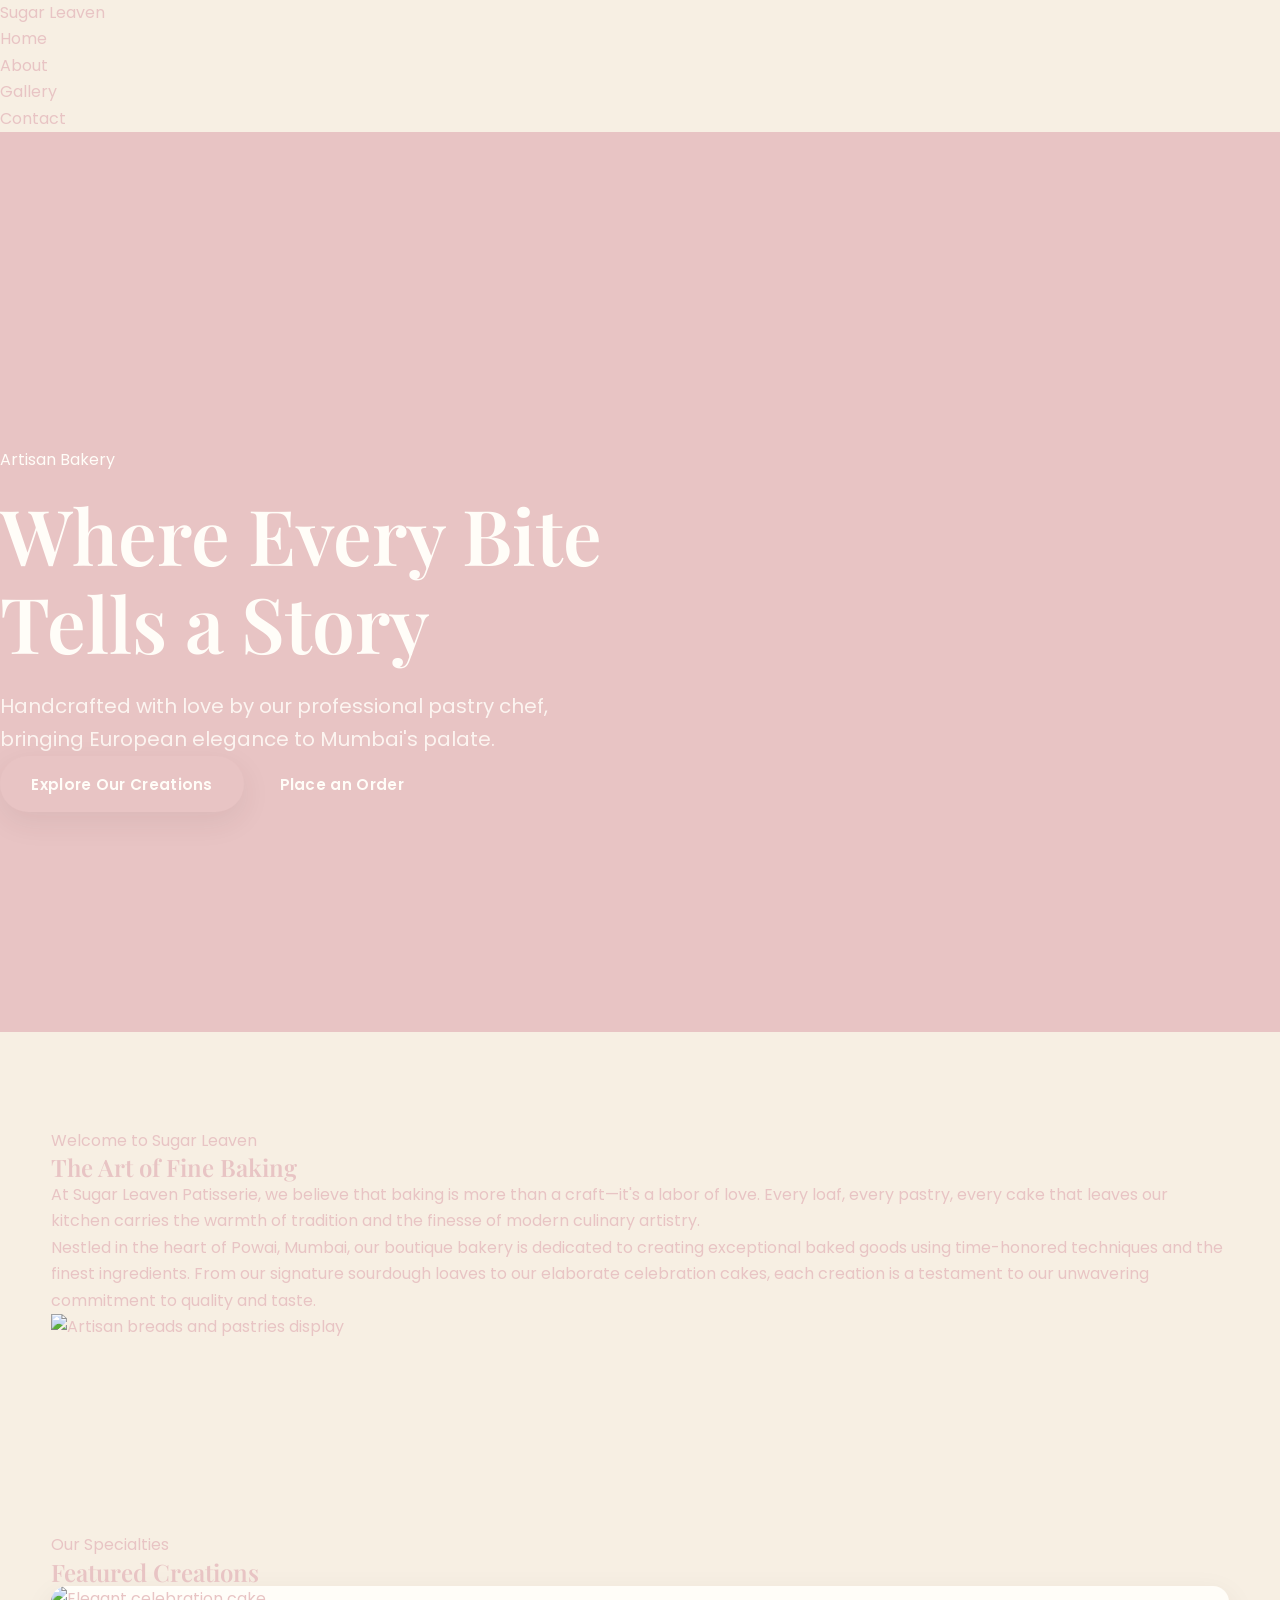
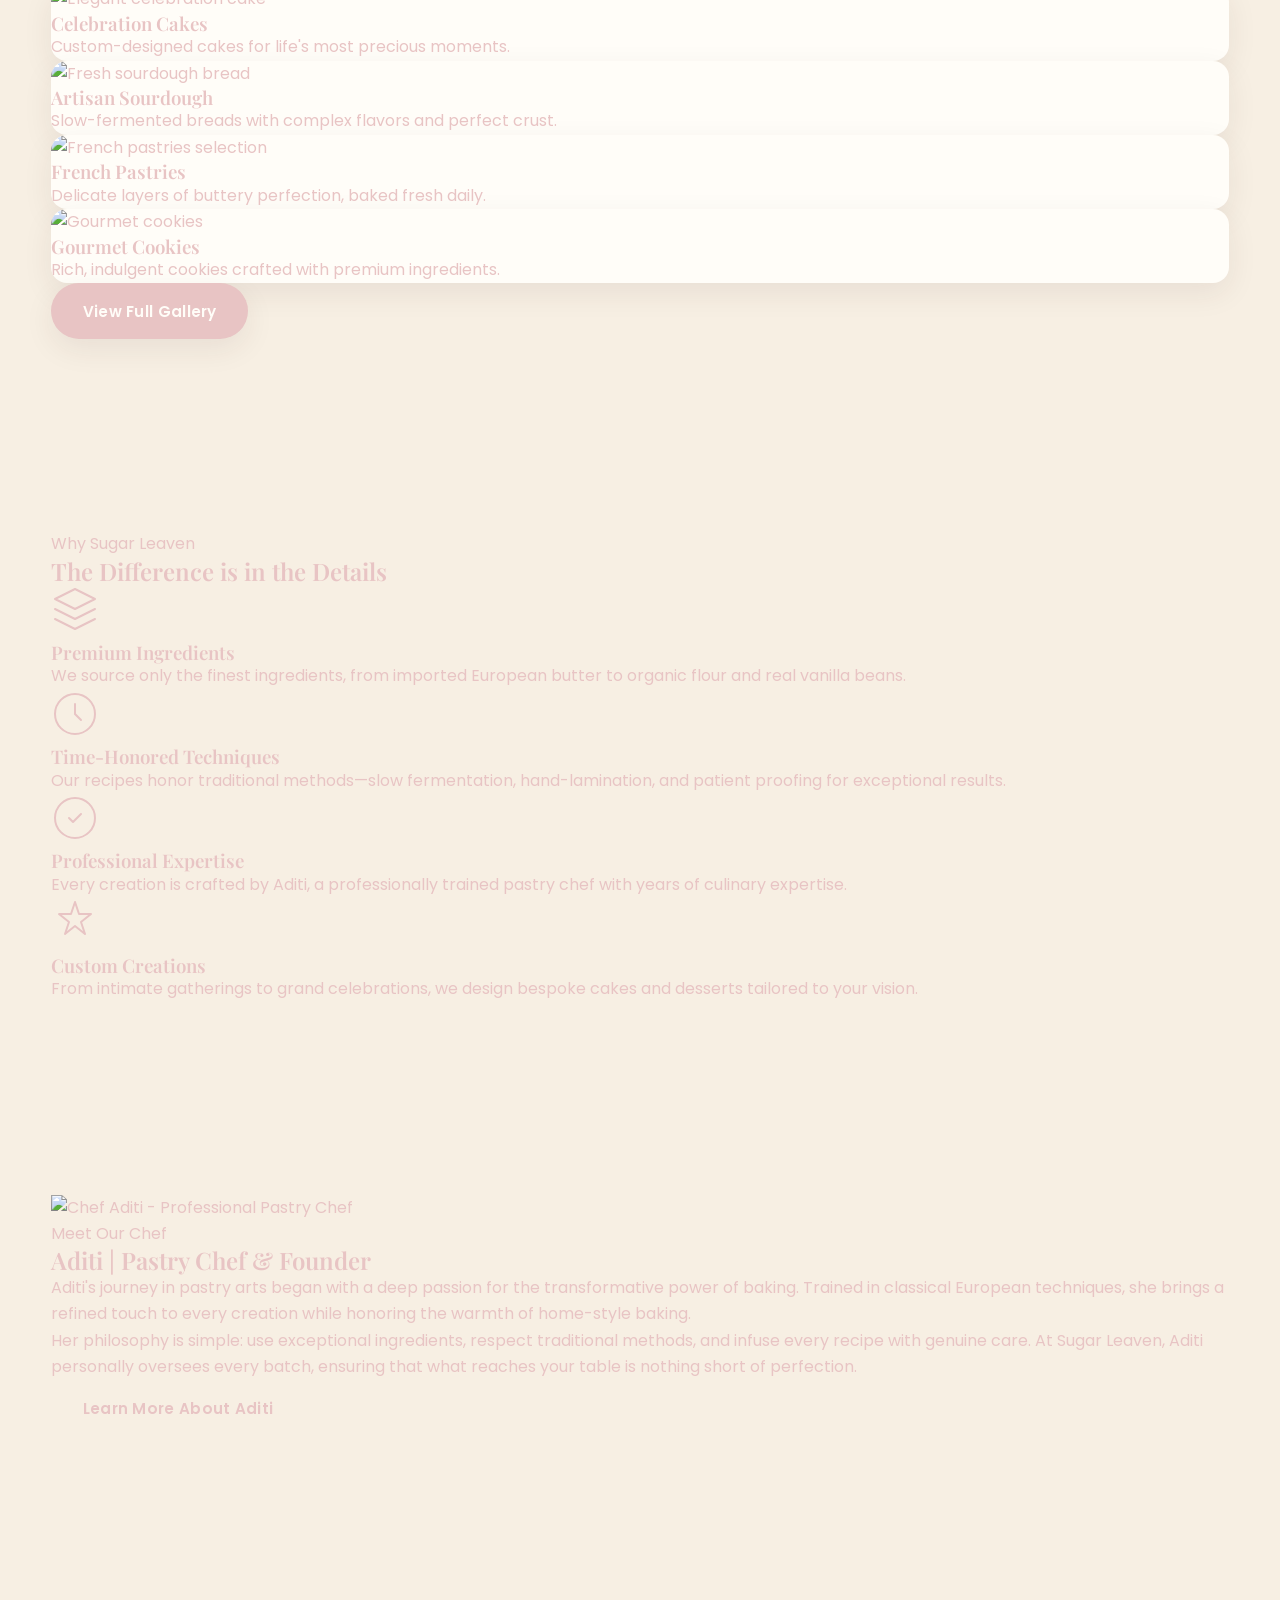
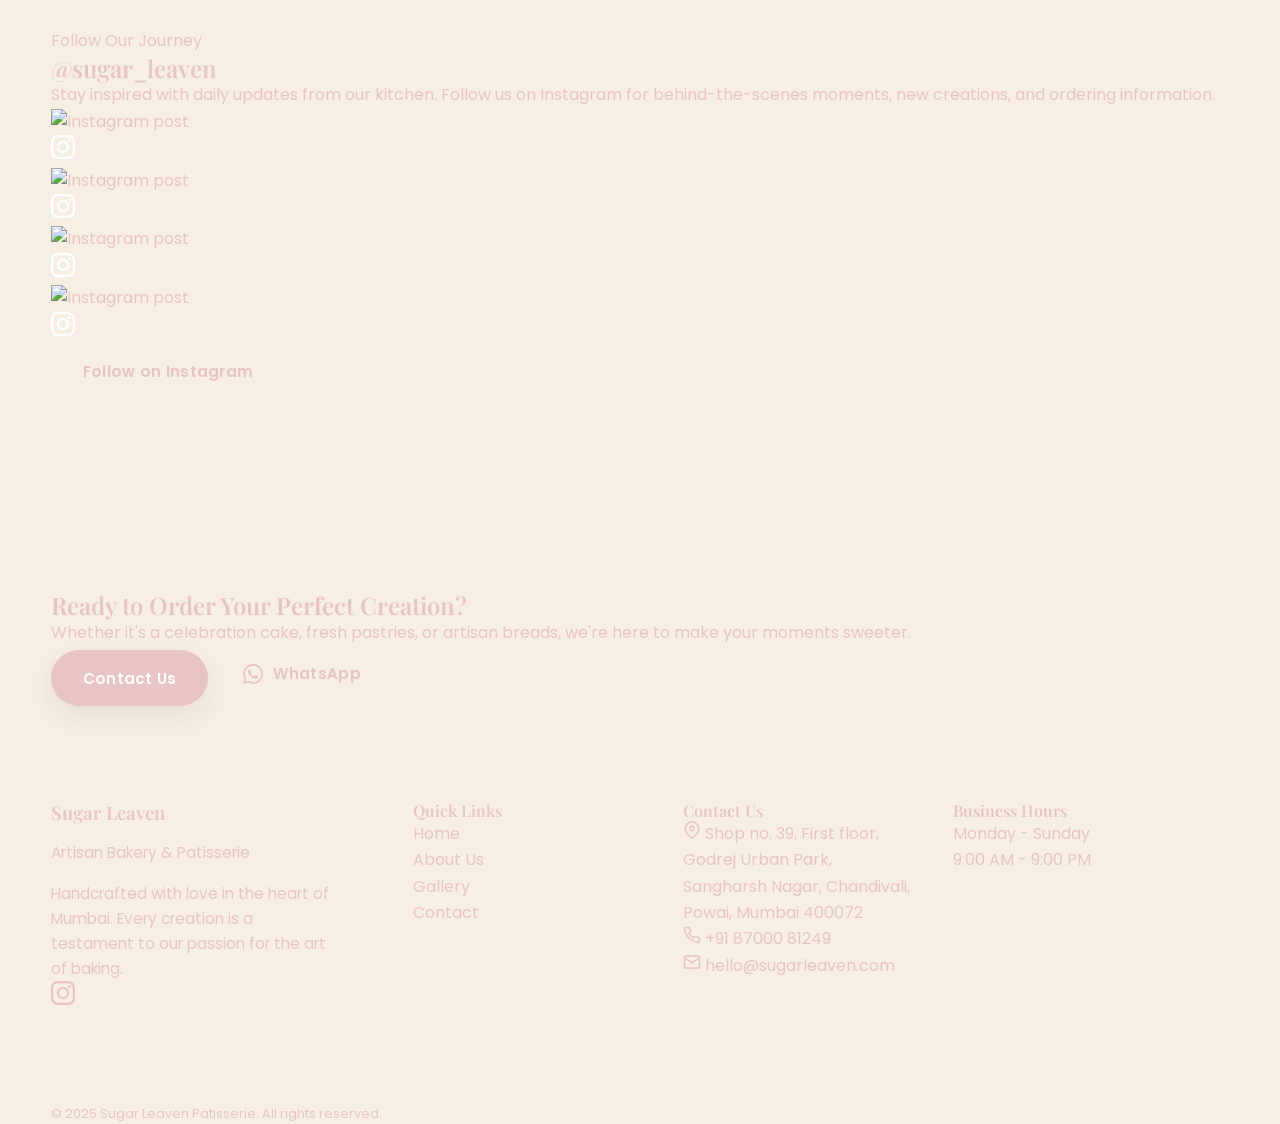
==== commit 5918f3f9: "Update index.html" ====
--- a/index.html
+++ b/index.html
@@ -1,308 +1,408 @@
 <!DOCTYPE html>
 <html lang="en">
 <head>
-<meta charset="UTF-8">
-<meta name="viewport" content="width=device-width, initial-scale=1.0">
-<title>Sugar — Artisan Bakery &amp; Sourdough House</title>
-<meta name="description" content="Sugar is a family-run artisan bakery crafting slow-fermented sourdough, celebration cakes, and pastries by hand, every single day.">
-<meta name="keywords" content="artisan bakery, sourdough bakery, celebration cakes, pastries, cake shop">
-<link rel="canonical" href="https://example.com/">
-
-<!-- Open Graph -->
-<meta property="og:type" content="website">
-<meta property="og:title" content="Sugar — Artisan Bakery & Sourdough House">
-<meta property="og:description" content="Slow-fermented sourdough, celebration cakes and pastries, baked by hand every day.">
-<meta property="og:image" content="images/hero/hero.jpg">
-<meta property="og:url" content="https://example.com/">
-<meta property="og:site_name" content="Sugar">
-
-<!-- Twitter -->
-<meta name="twitter:card" content="summary_large_image">
-<meta name="twitter:title" content="Sugar — Artisan Bakery & Sourdough House">
-<meta name="twitter:description" content="Slow-fermented sourdough, celebration cakes and pastries, baked by hand every day.">
-<meta name="twitter:image" content="images/hero/hero.jpg">
-
-<link rel="icon" href="assets/favicon.ico">
-<link rel="preconnect" href="https://fonts.googleapis.com">
-<link rel="preconnect" href="https://fonts.gstatic.com" crossorigin>
-<link href="https://fonts.googleapis.com/css2?family=Playfair+Display:ital,wght@0,500;0,600;0,700;1,600&family=Poppins:wght@300;400;500;600;700&display=swap" rel="stylesheet">
-<link rel="stylesheet" href="css/style.css">
-<link rel="stylesheet" href="css/responsive.css">
-
-<script type="application/ld+json">
-{
-  "@context": "https://schema.org",
-  "@type": "Bakery",
-  "name": "Sugar",
-  "image": "images/hero/hero.jpg",
-  "@id": "https://example.com/",
-  "url": "https://example.com/",
-  "telephone": "+1-555-010-2030",
-  "address": {
-    "@type": "PostalAddress",
-    "streetAddress": "128 Ashwood Lane",
-    "addressLocality": "Your City",
-    "addressRegion": "State",
-    "postalCode": "00000",
-    "addressCountry": "US"
-  },
-  "servesCuisine": "Bakery",
-  "priceRange": "$$",
-  "openingHoursSpecification": [
-    { "@type": "OpeningHoursSpecification", "dayOfWeek": ["Tuesday","Wednesday","Thursday","Friday"], "opens": "08:00", "closes": "19:00" },
-    { "@type": "OpeningHoursSpecification", "dayOfWeek": ["Saturday","Sunday"], "opens": "08:00", "closes": "17:00" }
-  ],
-  "sameAs": ["https://www.instagram.com/sugar_leaven"]
-}
-</script>
+    <meta charset="UTF-8">
+    <meta name="viewport" content="width=device-width, initial-scale=1.0">
+    <meta name="description" content="Sugar Leaven Patisserie - Premium artisan bakery in Mumbai. Handcrafted cakes, pastries, sourdough, and celebration cakes by professional pastry chef Aditi.">
+    <meta name="keywords" content="bakery, artisan bakery, cakes, pastries, sourdough, Mumbai, custom cakes, celebration cakes, cupcakes, cookies">
+    <meta name="author" content="Sugar Leaven Patisserie">
+    
+    <!-- Open Graph Meta Tags -->
+    <meta property="og:title" content="Sugar Leaven Patisserie | Premium Artisan Bakery">
+    <meta property="og:description" content="Handcrafted cakes, pastries, and artisan breads by professional pastry chef Aditi. Located in Powai, Mumbai.">
+    <meta property="og:type" content="website">
+    <meta property="og:url" content="https://sugarleaven.com">
+    <meta property="og:image" content="images/hero/hero.jpg">
+    
+    <!-- Twitter Meta Tags -->
+    <meta name="twitter:card" content="summary_large_image">
+    <meta name="twitter:title" content="Sugar Leaven Patisserie | Premium Artisan Bakery">
+    <meta name="twitter:description" content="Handcrafted cakes, pastries, and artisan breads by professional pastry chef Aditi.">
+    <meta name="twitter:image" content="images/hero/hero.jpg">
+    
+    <title>Sugar Leaven Patisserie | Premium Artisan Bakery in Mumbai</title>
+    
+    <!-- Google Fonts -->
+    <link rel="preconnect" href="https://fonts.googleapis.com">
+    <link rel="preconnect" href="https://fonts.gstatic.com" crossorigin>
+    <link href="https://fonts.googleapis.com/css2?family=Playfair+Display:wght@400;500;600;700&family=Poppins:wght@300;400;500;600&display=swap" rel="stylesheet">
+    
+    <!-- Stylesheets -->
+    <link rel="stylesheet" href="css/style.css">
+    <link rel="stylesheet" href="css/responsive.css">
+    
+    <!-- Favicon -->
+    <link rel="icon" type="image/x-icon" href="assets/favicon.ico">
+    
+    <!-- Structured Data (JSON-LD) -->
+    <script type="application/ld+json">
+    {
+        "@context": "https://schema.org",
+        "@type": "Bakery",
+        "name": "Sugar Leaven Patisserie",
+        "description": "Premium artisan bakery offering handcrafted cakes, pastries, sourdough, and celebration cakes.",
+        "address": {
+            "@type": "PostalAddress",
+            "streetAddress": "Shop no. 39, First floor, Godrej Urban Park, Sangharsh Nagar, Chandivali, Powai",
+            "addressLocality": "Mumbai",
+            "addressRegion": "Maharashtra",
+            "postalCode": "400072",
+            "addressCountry": "IN"
+        },
+        "telephone": "+91-87000-81249",
+        "url": "https://sugarleaven.com",
+        "openingHours": "Mo-Su 09:00-21:00",
+        "priceRange": "₹₹",
+        "image": "images/hero/hero.jpg",
+        "sameAs": [
+            "https://www.instagram.com/sugar_leaven"
+        ]
+    }
+    </script>
 </head>
 <body>
-
-<a class="skip-link" href="#main" style="position:absolute;left:-999px;top:0;background:#3E2723;color:#fff;padding:10px 16px;z-index:999;">Skip to main content</a>
-
-<header class="site-header">
-  <div class="container">
-    <a href="index.html" class="logo" aria-label="Sugar — home">
-      <svg class="logo-mark" viewBox="0 0 48 48" fill="none" xmlns="http://www.w3.org/2000/svg" aria-hidden="true">
-        <circle cx="24" cy="24" r="23" stroke="#B8925A" stroke-width="1.5"/>
-        <path d="M14 27c1-7 6-13 10-13s9 6 10 13c0 4-4.5 7-10 7s-10-3-10-7Z" stroke="#3E2723" stroke-width="1.5" fill="none"/>
-        <path d="M18 22c2-3 3-5 3-7M24 20c0-3 1-5.5 2.5-8M30 22c-1.5-2.5-2-5-2-7" stroke="#B8925A" stroke-width="1.3" stroke-linecap="round"/>
-      </svg>
-      <span>Sugar<span class="tag">Artisan Bakery</span></span>
-    </a>
-    <nav class="main-nav" aria-label="Primary">
-      <ul>
-        <li><a href="index.html" aria-current="page">Home</a></li>
-        <li><a href="about.html">About</a></li>
-        <li><a href="gallery.html">Gallery</a></li>
-        <li><a href="contact.html">Contact</a></li>
-        <li><a href="contact.html#order" class="btn btn-pink">Order Now</a></li>
-      </ul>
+    <!-- Navigation -->
+    <nav class="navbar" id="navbar">
+        <div class="nav-container">
+            <a href="index.html" class="nav-logo">
+                <span class="logo-text">Sugar Leaven</span>
+            </a>
+            
+            <button class="nav-toggle" id="navToggle" aria-label="Toggle navigation">
+                <span class="hamburger"></span>
+            </button>
+            
+            <ul class="nav-menu" id="navMenu">
+                <li class="nav-item">
+                    <a href="index.html" class="nav-link active">Home</a>
+                </li>
+                <li class="nav-item">
+                    <a href="about.html" class="nav-link">About</a>
+                </li>
+                <li class="nav-item">
+                    <a href="gallery.html" class="nav-link">Gallery</a>
+                </li>
+                <li class="nav-item">
+                    <a href="contact.html" class="nav-link">Contact</a>
+                </li>
+            </ul>
+        </div>
     </nav>
-    <button class="nav-toggle" aria-label="Toggle menu" aria-expanded="false"><span></span></button>
-  </div>
-</header>
-
-<main id="main">
-
-  <!-- HERO -->
-  <section class="hero">
-    <div class="hero-media">
-      <img src="images/hero/hero.jpg" alt="Fresh sourdough loaves and pastries arranged on a wooden counter at Sugar bakery" width="1600" height="1000">
-    </div>
-    <div class="container">
-      <div class="hero-content">
-        <span class="eyebrow">Est. small, baked honest</span>
-        <h1>Bread has time. <em>We give it that.</em></h1>
-        <p>Sugar is a family-run bakery built around one idea: nothing here is rushed. Our sourdough proofs for a full day, our cakes are layered by hand, and every morning starts before sunrise so the ovens are ready when you are.</p>
-        <div class="hero-cta">
-          <a href="gallery.html" class="btn btn-primary">View Our Gallery</a>
-          <a href="contact.html" class="btn btn-outline" style="border-color:#FFFDF8;color:#FFFDF8;">Visit Us Today</a>
-        </div>
-      </div>
-    </div>
-    <div class="rise-divider" aria-hidden="true">
-      <svg viewBox="0 0 1440 90" preserveAspectRatio="none"><path d="M0,40 C240,90 480,0 720,30 C960,60 1200,10 1440,50 L1440,90 L0,90 Z" fill="#F7EFE3"></path></svg>
-    </div>
-  </section>
-
-  <!-- INTRO -->
-  <section class="intro">
-    <div class="container">
-      <div class="intro-copy reveal">
-        <span class="eyebrow">The Sugar way</span>
-        <h2>Small batches. Real ingredients. No shortcuts.</h2>
-        <p>Every loaf and cake that leaves our kitchen is made from four honest ingredients and a lot of patience. We mill what we can locally, retard our doughs overnight, and bake in small batches so nothing sits under a heat lamp waiting for you — it's made fresh, close to the moment you'll eat it.</p>
-        <div class="intro-stats">
-          <div><strong>18hr</strong><span>Cold Ferment</span></div>
-          <div><strong>100%</strong><span>Naturally Leavened</span></div>
-          <div><strong>6</strong><span>Days Baked Weekly</span></div>
-        </div>
-      </div>
-      <div class="intro-media reveal">
-        <img src="images/products/dough.jpg" alt="Baker's hands shaping a sourdough boule dusted with flour" width="700" height="820" loading="lazy">
-        <div class="float-card">
-          <span class="icon">🌾</span>
-          <div><strong>Stone-milled flour</strong><p>Sourced from small regional mills</p></div>
-        </div>
-      </div>
-    </div>
-  </section>
-
-  <!-- FEATURED PRODUCTS -->
-  <section class="products">
-    <div class="container">
-      <div class="section-head center reveal">
-        <span class="eyebrow">From the counter</span>
-        <h2>Today's Favorites</h2>
-        <p>A short list of what people come back for — the rest you'll have to discover on a visit.</p>
-      </div>
-      <div class="product-grid">
-        <article class="product-card reveal">
-          <div class="thumb"><img src="images/products/sourdough.jpg" alt="Rustic sourdough boule with a deeply scored crust" width="400" height="500" loading="lazy"></div>
-          <div class="body">
-            <span class="kicker">Sourdough</span>
-            <h3>Country Levain</h3>
-            <p>Our signature loaf — open crumb, tangy finish, 18-hour ferment.</p>
-          </div>
-        </article>
-        <article class="product-card reveal">
-          <div class="thumb"><img src="images/products/celebration-cake.jpg" alt="Three-tier celebration cake decorated with sugared flowers" width="400" height="500" loading="lazy"></div>
-          <div class="body">
-            <span class="kicker">Celebration</span>
-            <h3>Garden Tier Cake</h3>
-            <p>Hand-piped, made to order for weddings and milestone birthdays.</p>
-          </div>
-        </article>
-        <article class="product-card reveal">
-          <div class="thumb"><img src="images/products/croissant.jpg" alt="Golden butter croissants stacked on a marble tray" width="400" height="500" loading="lazy"></div>
-          <div class="body">
-            <span class="kicker">Pastry</span>
-            <h3>Butter Croissant</h3>
-            <p>Laminated over three days for shatter-crisp, honeycomb layers.</p>
-          </div>
-        </article>
-        <article class="product-card reveal">
-          <div class="thumb"><img src="images/products/cookies.jpg" alt="Stack of chocolate chip cookies with flaky sea salt" width="400" height="500" loading="lazy"></div>
-          <div class="body">
-            <span class="kicker">Cookies</span>
-            <h3>Brown Butter Chip</h3>
-            <p>Browned butter, dark chocolate, and a finish of flaky salt.</p>
-          </div>
-        </article>
-      </div>
-      <div class="products-cta reveal">
-        <a href="gallery.html" class="btn btn-outline">See Full Gallery</a>
-      </div>
-    </div>
-  </section>
-
-  <!-- WHY CHOOSE US -->
-  <section class="why">
-    <div class="container">
-      <div class="section-head reveal">
-        <span class="eyebrow">Why Sugar</span>
-        <h2>What sets our kitchen apart</h2>
-      </div>
-      <div class="why-grid">
-        <div class="why-card reveal">
-          <span class="num">01</span>
-          <h3>Naturally Leavened</h3>
-          <p>No commercial yeast — every rise comes from our own starter, fed daily.</p>
-        </div>
-        <div class="why-card reveal">
-          <span class="num">02</span>
-          <h3>Family Owned</h3>
-          <p>Run by two people who bake because they can't imagine doing anything else.</p>
-        </div>
-        <div class="why-card reveal">
-          <span class="num">03</span>
-          <h3>Made to Order</h3>
-          <p>Celebration cakes are built around your event, not pulled from a case.</p>
-        </div>
-        <div class="why-card reveal">
-          <span class="num">04</span>
-          <h3>Honest Ingredients</h3>
-          <p>Flour, water, salt, butter — you can pronounce everything on our list.</p>
-        </div>
-      </div>
-    </div>
-  </section>
-
-  <!-- CHEF SPOTLIGHT -->
-  <section class="chef">
-    <div class="container">
-      <div class="chef-media reveal">
-        <img src="images/chef/chef.jpg" alt="Head chef of Sugar bakery scoring a loaf of sourdough in the kitchen" width="600" height="720" loading="lazy">
-      </div>
-      <div class="chef-copy reveal">
-        <span class="eyebrow">Chef Spotlight</span>
-        <h2>The hands behind every loaf</h2>
-        <p class="role">Head Baker &amp; Pastry Chef</p>
-        <p>Every recipe at Sugar passes through one kitchen and one exacting standard. Our head baker trained across classic French pastry and modern sourdough technique before bringing both home to build this menu from scratch — nothing borrowed, nothing generic.</p>
-        <blockquote>"A good loaf shouldn't be fast. If it's rushed, you can taste it."</blockquote>
-        <a href="about.html" class="btn btn-outline" style="border-color:#FFFDF8;color:#FFFDF8; margin-top:2rem;">Read Her Story</a>
-      </div>
-    </div>
-  </section>
-
-  <!-- INSTAGRAM PREVIEW -->
-  <section class="insta">
-    <div class="container">
-      <div class="section-head center reveal">
-        <span class="eyebrow">@sugar_leaven</span>
-        <h2>Fresh From Our Feed</h2>
-      </div>
-      <div class="insta-grid reveal">
-        <a href="https://www.instagram.com/sugar_leaven" target="_blank" rel="noopener noreferrer" aria-label="View post on Instagram"><img src="images/gallery/insta1.jpg" alt="Sourdough loaf on cooling rack" loading="lazy"></a>
-        <a href="https://www.instagram.com/sugar_leaven" target="_blank" rel="noopener noreferrer" aria-label="View post on Instagram"><img src="images/gallery/insta2.jpg" alt="Slice of celebration cake" loading="lazy"></a>
-        <a href="https://www.instagram.com/sugar_leaven" target="_blank" rel="noopener noreferrer" aria-label="View post on Instagram"><img src="images/gallery/insta3.jpg" alt="Tray of fresh croissants" loading="lazy"></a>
-        <a href="https://www.instagram.com/sugar_leaven" target="_blank" rel="noopener noreferrer" aria-label="View post on Instagram"><img src="images/gallery/insta4.jpg" alt="Baker dusting flour over dough" loading="lazy"></a>
-        <a href="https://www.instagram.com/sugar_leaven" target="_blank" rel="noopener noreferrer" aria-label="View post on Instagram"><img src="images/gallery/insta5.jpg" alt="Cookies cooling on a rack" loading="lazy"></a>
-        <a href="https://www.instagram.com/sugar_leaven" target="_blank" rel="noopener noreferrer" aria-label="View post on Instagram"><img src="images/gallery/insta6.jpg" alt="Interior of the Sugar bakery counter" loading="lazy"></a>
-      </div>
-      <div class="insta-follow reveal">
-        <p>Follow along for daily bakes</p>
-        <a href="https://www.instagram.com/sugar_leaven" target="_blank" rel="noopener noreferrer" class="btn btn-outline">Follow @sugar_leaven</a>
-      </div>
-    </div>
-  </section>
-
-  <!-- CTA BANNER -->
-  <section class="cta-banner">
-    <div class="container reveal">
-      <h2>Planning a celebration?</h2>
-      <p>Let's build a cake around your day — reach out at least two weeks ahead for custom orders.</p>
-      <a href="contact.html" class="btn btn-primary">Start Your Order</a>
-    </div>
-  </section>
-
-</main>
-
-<footer class="site-footer">
-  <div class="container">
-    <div class="footer-grid">
-      <div class="footer-brand">
-        <a href="index.html" class="logo">Sugar</a>
-        <p>A family-run artisan bakery baking naturally leavened sourdough, pastries, and celebration cakes by hand, every day.</p>
-        <div class="social-row">
-          <a href="https://www.instagram.com/sugar_leaven" target="_blank" rel="noopener noreferrer" aria-label="Sugar on Instagram">IG</a>
-        </div>
-      </div>
-      <div>
-        <h4>Explore</h4>
-        <ul>
-          <li><a href="index.html">Home</a></li>
-          <li><a href="about.html">About</a></li>
-          <li><a href="gallery.html">Gallery</a></li>
-          <li><a href="contact.html">Contact</a></li>
-        </ul>
-      </div>
-      <div>
-        <h4>Visit</h4>
-        <ul>
-          <li>128 Ashwood Lane</li>
-          <li>Your City, State</li>
-          <li>Tue–Sun, 8am–7pm</li>
-        </ul>
-      </div>
-      <div>
-        <h4>Get in touch</h4>
-        <ul>
-          <li><a href="tel:+15550102030">+1 (555) 010-2030</a></li>
-          <li><a href="mailto:hello@sugarbakery.example">hello@sugarbakery.example</a></li>
-        </ul>
-      </div>
-    </div>
-    <div class="footer-bottom">
-      <span>© 2026 Sugar Bakery. All rights reserved.</span>
-      <span>Crafted with flour, butter, and patience.</span>
-    </div>
-  </div>
-</footer>
-
-<a href="#top" class="back-to-top" aria-label="Back to top">↑</a>
-
-<script src="js/script.js"></script>
+
+    <!-- Hero Section -->
+    <header class="hero" id="hero">
+        <div class="hero-overlay"></div>
+        <div class="hero-content">
+            <div class="hero-badge fade-in">Artisan Bakery</div>
+            <h1 class="hero-title fade-in">Where Every Bite Tells a Story</h1>
+            <p class="hero-subtitle fade-in">Handcrafted with love by our professional pastry chef, bringing European elegance to Mumbai's palate.</p>
+            <div class="hero-buttons fade-in">
+                <a href="gallery.html" class="btn btn-primary">Explore Our Creations</a>
+                <a href="contact.html" class="btn btn-secondary">Place an Order</a>
+            </div>
+        </div>
+    </header>
+
+    <!-- Introduction Section -->
+    <section class="section intro-section">
+        <div class="container">
+            <div class="section-header">
+                <span class="section-subtitle">Welcome to Sugar Leaven</span>
+                <h2 class="section-title">The Art of Fine Baking</h2>
+                <div class="section-divider"></div>
+            </div>
+            
+            <div class="intro-content">
+                <div class="intro-text fade-in">
+                    <p>At Sugar Leaven Patisserie, we believe that baking is more than a craft—it's a labor of love. Every loaf, every pastry, every cake that leaves our kitchen carries the warmth of tradition and the finesse of modern culinary artistry.</p>
+                    <p>Nestled in the heart of Powai, Mumbai, our boutique bakery is dedicated to creating exceptional baked goods using time-honored techniques and the finest ingredients. From our signature sourdough loaves to our elaborate celebration cakes, each creation is a testament to our unwavering commitment to quality and taste.</p>
+                </div>
+                <div class="intro-image fade-in">
+                    <img src="images/products/featured1.jpg" alt="Artisan breads and pastries display" loading="lazy">
+                </div>
+            </div>
+        </div>
+    </section>
+
+    <!-- Featured Products Section -->
+    <section class="section featured-section">
+        <div class="container">
+            <div class="section-header">
+                <span class="section-subtitle">Our Specialties</span>
+                <h2 class="section-title">Featured Creations</h2>
+                <div class="section-divider"></div>
+            </div>
+            
+            <div class="products-grid">
+                <div class="product-card fade-in">
+                    <div class="product-image">
+                        <img src="images/products/cake1.jpg" alt="Elegant celebration cake" loading="lazy">
+                    </div>
+                    <div class="product-info">
+                        <h3>Celebration Cakes</h3>
+                        <p>Custom-designed cakes for life's most precious moments.</p>
+                    </div>
+                </div>
+                
+                <div class="product-card fade-in">
+                    <div class="product-image">
+                        <img src="images/products/sourdough1.jpg" alt="Fresh sourdough bread" loading="lazy">
+                    </div>
+                    <div class="product-info">
+                        <h3>Artisan Sourdough</h3>
+                        <p>Slow-fermented breads with complex flavors and perfect crust.</p>
+                    </div>
+                </div>
+                
+                <div class="product-card fade-in">
+                    <div class="product-image">
+                        <img src="images/products/pastries1.jpg" alt="French pastries selection" loading="lazy">
+                    </div>
+                    <div class="product-info">
+                        <h3>French Pastries</h3>
+                        <p>Delicate layers of buttery perfection, baked fresh daily.</p>
+                    </div>
+                </div>
+                
+                <div class="product-card fade-in">
+                    <div class="product-image">
+                        <img src="images/products/cookies1.jpg" alt="Gourmet cookies" loading="lazy">
+                    </div>
+                    <div class="product-info">
+                        <h3>Gourmet Cookies</h3>
+                        <p>Rich, indulgent cookies crafted with premium ingredients.</p>
+                    </div>
+                </div>
+            </div>
+            
+            <div class="text-center">
+                <a href="gallery.html" class="btn btn-primary btn-large">View Full Gallery</a>
+            </div>
+        </div>
+    </section>
+
+    <!-- Why Choose Us Section -->
+    <section class="section features-section">
+        <div class="container">
+            <div class="section-header">
+                <span class="section-subtitle">Why Sugar Leaven</span>
+                <h2 class="section-title">The Difference is in the Details</h2>
+                <div class="section-divider"></div>
+            </div>
+            
+            <div class="features-grid">
+                <div class="feature-card fade-in">
+                    <div class="feature-icon">
+                        <svg width="48" height="48" viewBox="0 0 48 48" fill="none" xmlns="http://www.w3.org/2000/svg">
+                            <path d="M24 4L4 14L24 24L44 14L24 4Z" stroke="currentColor" stroke-width="2" stroke-linecap="round" stroke-linejoin="round"/>
+                            <path d="M4 34L24 44L44 34" stroke="currentColor" stroke-width="2" stroke-linecap="round" stroke-linejoin="round"/>
+                            <path d="M4 24L24 34L44 24" stroke="currentColor" stroke-width="2" stroke-linecap="round" stroke-linejoin="round"/>
+                        </svg>
+                    </div>
+                    <h3>Premium Ingredients</h3>
+                    <p>We source only the finest ingredients, from imported European butter to organic flour and real vanilla beans.</p>
+                </div>
+                
+                <div class="feature-card fade-in">
+                    <div class="feature-icon">
+                        <svg width="48" height="48" viewBox="0 0 48 48" fill="none" xmlns="http://www.w3.org/2000/svg">
+                            <circle cx="24" cy="24" r="20" stroke="currentColor" stroke-width="2"/>
+                            <path d="M24 14V24L30 30" stroke="currentColor" stroke-width="2" stroke-linecap="round"/>
+                        </svg>
+                    </div>
+                    <h3>Time-Honored Techniques</h3>
+                    <p>Our recipes honor traditional methods—slow fermentation, hand-lamination, and patient proofing for exceptional results.</p>
+                </div>
+                
+                <div class="feature-card fade-in">
+                    <div class="feature-icon">
+                        <svg width="48" height="48" viewBox="0 0 48 48" fill="none" xmlns="http://www.w3.org/2000/svg">
+                            <path d="M24 4C12.954 4 4 12.954 4 24s8.954 20 20 20 20-8.954 20-20S35.046 4 24 4z" stroke="currentColor" stroke-width="2"/>
+                            <path d="M18 24l4 4 8-8" stroke="currentColor" stroke-width="2" stroke-linecap="round" stroke-linejoin="round"/>
+                        </svg>
+                    </div>
+                    <h3>Professional Expertise</h3>
+                    <p>Every creation is crafted by Aditi, a professionally trained pastry chef with years of culinary expertise.</p>
+                </div>
+                
+                <div class="feature-card fade-in">
+                    <div class="feature-icon">
+                        <svg width="48" height="48" viewBox="0 0 48 48" fill="none" xmlns="http://www.w3.org/2000/svg">
+                            <path d="M24 4L28 16H40L30 24L34 36L24 28L14 36L18 24L8 16H20L24 4Z" stroke="currentColor" stroke-width="2" stroke-linecap="round" stroke-linejoin="round"/>
+                        </svg>
+                    </div>
+                    <h3>Custom Creations</h3>
+                    <p>From intimate gatherings to grand celebrations, we design bespoke cakes and desserts tailored to your vision.</p>
+                </div>
+            </div>
+        </div>
+    </section>
+
+    <!-- Chef Spotlight Section -->
+    <section class="section chef-section">
+        <div class="container">
+            <div class="chef-content">
+                <div class="chef-image fade-in">
+                    <img src="images/chef/chef.jpg" alt="Chef Aditi - Professional Pastry Chef" loading="lazy">
+                </div>
+                <div class="chef-info fade-in">
+                    <span class="section-subtitle">Meet Our Chef</span>
+                    <h2 class="section-title">Aditi | Pastry Chef & Founder</h2>
+                    <div class="section-divider"></div>
+                    <p class="chef-description">Aditi's journey in pastry arts began with a deep passion for the transformative power of baking. Trained in classical European techniques, she brings a refined touch to every creation while honoring the warmth of home-style baking.</p>
+                    <p class="chef-description">Her philosophy is simple: use exceptional ingredients, respect traditional methods, and infuse every recipe with genuine care. At Sugar Leaven, Aditi personally oversees every batch, ensuring that what reaches your table is nothing short of perfection.</p>
+                    <a href="about.html" class="btn btn-secondary">Learn More About Aditi</a>
+                </div>
+            </div>
+        </div>
+    </section>
+
+    <!-- Instagram Preview Section -->
+    <section class="section instagram-section">
+        <div class="container">
+            <div class="section-header">
+                <span class="section-subtitle">Follow Our Journey</span>
+                <h2 class="section-title">@sugar_leaven</h2>
+                <div class="section-divider"></div>
+                <p class="section-description">Stay inspired with daily updates from our kitchen. Follow us on Instagram for behind-the-scenes moments, new creations, and ordering information.</p>
+            </div>
+            
+            <div class="instagram-grid">
+                <a href="https://www.instagram.com/sugar_leaven" target="_blank" rel="noopener noreferrer" class="instagram-item fade-in">
+                    <img src="images/gallery/cake1.jpg" alt="Instagram post" loading="lazy">
+                    <div class="instagram-overlay">
+                        <svg width="24" height="24" viewBox="0 0 24 24" fill="white" xmlns="http://www.w3.org/2000/svg">
+                            <path d="M12 2.163c3.204 0 3.584.012 4.85.07 3.252.148 4.771 1.691 4.919 4.919.058 1.265.069 1.645.069 4.849 0 3.205-.012 3.584-.069 4.849-.149 3.225-1.664 4.771-4.919 4.919-1.266.058-1.644.07-4.85.07-3.204 0-3.584-.012-4.849-.07-3.26-.149-4.771-1.699-4.919-4.92-.058-1.265-.07-1.644-.07-4.849 0-3.204.013-3.583.07-4.849.149-3.227 1.664-4.771 4.919-4.919 1.266-.057 1.645-.069 4.849-.069zm0-2.163c-3.259 0-3.667.014-4.947.072-4.358.2-6.78 2.618-6.98 6.98-.059 1.281-.073 1.689-.073 4.948 0 3.259.014 3.668.072 4.948.2 4.358 2.618 6.78 6.98 6.98 1.281.058 1.689.072 4.948.072 3.259 0 3.668-.014 4.948-.072 4.354-.2 6.782-2.618 6.979-6.98.059-1.28.073-1.689.073-4.948 0-3.259-.014-3.667-.072-4.947-.196-4.354-2.617-6.78-6.979-6.98-1.281-.059-1.69-.073-4.949-.073zm0 5.838c-3.403 0-6.162 2.759-6.162 6.162s2.759 6.163 6.162 6.163 6.162-2.759 6.162-6.163c0-3.403-2.759-6.162-6.162-6.162zm0 10.162c-2.209 0-4-1.79-4-4 0-2.209 1.791-4 4-4s4 1.791 4 4c0 2.21-1.791 4-4 4zm6.406-11.845c-.796 0-1.441.645-1.441 1.44s.645 1.44 1.441 1.44c.795 0 1.439-.645 1.439-1.44s-.644-1.44-1.439-1.44z"/>
+                        </svg>
+                    </div>
+                </a>
+                <a href="https://www.instagram.com/sugar_leaven" target="_blank" rel="noopener noreferrer" class="instagram-item fade-in">
+                    <img src="images/gallery/cookie1.jpg" alt="Instagram post" loading="lazy">
+                    <div class="instagram-overlay">
+                        <svg width="24" height="24" viewBox="0 0 24 24" fill="white" xmlns="http://www.w3.org/2000/svg">
+                            <path d="M12 2.163c3.204 0 3.584.012 4.85.07 3.252.148 4.771 1.691 4.919 4.919.058 1.265.069 1.645.069 4.849 0 3.205-.012 3.584-.069 4.849-.149 3.225-1.664 4.771-4.919 4.919-1.266.058-1.644.07-4.85.07-3.204 0-3.584-.012-4.849-.07-3.26-.149-4.771-1.699-4.919-4.92-.058-1.265-.07-1.644-.07-4.849 0-3.204.013-3.583.07-4.849.149-3.227 1.664-4.771 4.919-4.919 1.266-.057 1.645-.069 4.849-.069zm0-2.163c-3.259 0-3.667.014-4.947.072-4.358.2-6.78 2.618-6.98 6.98-.059 1.281-.073 1.689-.073 4.948 0 3.259.014 3.668.072 4.948.2 4.358 2.618 6.78 6.98 6.98 1.281.058 1.689.072 4.948.072 3.259 0 3.668-.014 4.948-.072 4.354-.2 6.782-2.618 6.979-6.98.059-1.28.073-1.689.073-4.948 0-3.259-.014-3.667-.072-4.947-.196-4.354-2.617-6.78-6.979-6.98-1.281-.059-1.69-.073-4.949-.073zm0 5.838c-3.403 0-6.162 2.759-6.162 6.162s2.759 6.163 6.162 6.163 6.162-2.759 6.162-6.163c0-3.403-2.759-6.162-6.162-6.162zm0 10.162c-2.209 0-4-1.79-4-4 0-2.209 1.791-4 4-4s4 1.791 4 4c0 2.21-1.791 4-4 4zm6.406-11.845c-.796 0-1.441.645-1.441 1.44s.645 1.44 1.441 1.44c.795 0 1.439-.645 1.439-1.44s-.644-1.44-1.439-1.44z"/>
+                        </svg>
+                    </div>
+                </a>
+                <a href="https://www.instagram.com/sugar_leaven" target="_blank" rel="noopener noreferrer" class="instagram-item fade-in">
+                    <img src="images/gallery/pastries1.jpg" alt="Instagram post" loading="lazy">
+                    <div class="instagram-overlay">
+                        <svg width="24" height="24" viewBox="0 0 24 24" fill="white" xmlns="http://www.w3.org/2000/svg">
+                            <path d="M12 2.163c3.204 0 3.584.012 4.85.07 3.252.148 4.771 1.691 4.919 4.919.058 1.265.069 1.645.069 4.849 0 3.205-.012 3.584-.069 4.849-.149 3.225-1.664 4.771-4.919 4.919-1.266.058-1.644.07-4.85.07-3.204 0-3.584-.012-4.849-.07-3.26-.149-4.771-1.699-4.919-4.92-.058-1.265-.07-1.644-.07-4.849 0-3.204.013-3.583.07-4.849.149-3.227 1.664-4.771 4.919-4.919 1.266-.057 1.645-.069 4.849-.069zm0-2.163c-3.259 0-3.667.014-4.947.072-4.358.2-6.78 2.618-6.98 6.98-.059 1.281-.073 1.689-.073 4.948 0 3.259.014 3.668.072 4.948.2 4.358 2.618 6.78 6.98 6.98 1.281.058 1.689.072 4.948.072 3.259 0 3.668-.014 4.948-.072 4.354-.2 6.782-2.618 6.979-6.98.059-1.28.073-1.689.073-4.948 0-3.259-.014-3.667-.072-4.947-.196-4.354-2.617-6.78-6.979-6.98-1.281-.059-1.69-.073-4.949-.073zm0 5.838c-3.403 0-6.162 2.759-6.162 6.162s2.759 6.163 6.162 6.163 6.162-2.759 6.162-6.163c0-3.403-2.759-6.162-6.162-6.162zm0 10.162c-2.209 0-4-1.79-4-4 0-2.209 1.791-4 4-4s4 1.791 4 4c0 2.21-1.791 4-4 4zm6.406-11.845c-.796 0-1.441.645-1.441 1.44s.645 1.44 1.441 1.44c.795 0 1.439-.645 1.439-1.44s-.644-1.44-1.439-1.44z"/>
+                        </svg>
+                    </div>
+                </a>
+                <a href="https://www.instagram.com/sugar_leaven" target="_blank" rel="noopener noreferrer" class="instagram-item fade-in">
+                    <img src="images/gallery/cupcakes1.jpg" alt="Instagram post" loading="lazy">
+                    <div class="instagram-overlay">
+                        <svg width="24" height="24" viewBox="0 0 24 24" fill="white" xmlns="http://www.w3.org/2000/svg">
+                            <path d="M12 2.163c3.204 0 3.584.012 4.85.07 3.252.148 4.771 1.691 4.919 4.919.058 1.265.069 1.645.069 4.849 0 3.205-.012 3.584-.069 4.849-.149 3.225-1.664 4.771-4.919 4.919-1.266.058-1.644.07-4.85.07-3.204 0-3.584-.012-4.849-.07-3.26-.149-4.771-1.699-4.919-4.92-.058-1.265-.07-1.644-.07-4.849 0-3.204.013-3.583.07-4.849.149-3.227 1.664-4.771 4.919-4.919 1.266-.057 1.645-.069 4.849-.069zm0-2.163c-3.259 0-3.667.014-4.947.072-4.358.2-6.78 2.618-6.98 6.98-.059 1.281-.073 1.689-.073 4.948 0 3.259.014 3.668.072 4.948.2 4.358 2.618 6.78 6.98 6.98 1.281.058 1.689.072 4.948.072 3.259 0 3.668-.014 4.948-.072 4.354-.2 6.782-2.618 6.979-6.98.059-1.28.073-1.689.073-4.948 0-3.259-.014-3.667-.072-4.947-.196-4.354-2.617-6.78-6.979-6.98-1.281-.059-1.69-.073-4.949-.073zm0 5.838c-3.403 0-6.162 2.759-6.162 6.162s2.759 6.163 6.162 6.163 6.162-2.759 6.162-6.163c0-3.403-2.759-6.162-6.162-6.162zm0 10.162c-2.209 0-4-1.79-4-4 0-2.209 1.791-4 4-4s4 1.791 4 4c0 2.21-1.791 4-4 4zm6.406-11.845c-.796 0-1.441.645-1.441 1.44s.645 1.44 1.441 1.44c.795 0 1.439-.645 1.439-1.44s-.644-1.44-1.439-1.44z"/>
+                        </svg>
+                    </div>
+                </a>
+            </div>
+            
+            <div class="text-center">
+                <a href="https://www.instagram.com/sugar_leaven" target="_blank" rel="noopener noreferrer" class="btn btn-secondary">Follow on Instagram</a>
+            </div>
+        </div>
+    </section>
+
+    <!-- Call to Action Section -->
+    <section class="section cta-section">
+        <div class="container">
+            <div class="cta-content fade-in">
+                <h2 class="cta-title">Ready to Order Your Perfect Creation?</h2>
+                <p class="cta-text">Whether it's a celebration cake, fresh pastries, or artisan breads, we're here to make your moments sweeter.</p>
+                <div class="cta-buttons">
+                    <a href="contact.html" class="btn btn-primary">Contact Us</a>
+                    <a href="https://wa.me/918700081249" target="_blank" rel="noopener noreferrer" class="btn btn-whatsapp">
+                        <svg width="20" height="20" viewBox="0 0 24 24" fill="currentColor" xmlns="http://www.w3.org/2000/svg">
+                            <path d="M17.472 14.382c-.297-.149-1.758-.867-2.03-.967-.273-.099-.471-.148-.67.15-.197.297-.767.966-.94 1.164-.173.199-.347.223-.644.075-.297-.15-1.255-.463-2.39-1.475-.883-.788-1.48-1.761-1.653-2.059-.173-.297-.018-.458.13-.606.134-.133.298-.347.446-.52.149-.174.198-.298.298-.497.099-.198.05-.371-.025-.52-.075-.149-.669-1.612-.916-2.207-.242-.579-.487-.5-.669-.51-.173-.008-.371-.01-.57-.01-.198 0-.52.074-.792.372-.272.297-1.04 1.016-1.04 2.479 0 1.462 1.065 2.875 1.213 3.074.149.198 2.096 3.2 5.077 4.487.709.306 1.262.489 1.694.625.712.227 1.36.195 1.871.118.571-.085 1.758-.719 2.006-1.413.248-.694.248-1.289.173-1.413-.074-.124-.272-.198-.57-.347m-5.421 7.403h-.004a9.87 9.87 0 01-5.031-1.378l-.361-.214-3.741.982.998-3.648-.235-.374a9.86 9.86 0 01-1.51-5.26c.001-5.45 4.436-9.884 9.888-9.884 2.64 0 5.122 1.03 6.988 2.898a9.825 9.825 0 012.893 6.994c-.003 5.45-4.437 9.884-9.885 9.884m8.413-18.297A11.815 11.815 0 0012.05 0C5.495 0 .16 5.335.157 11.892c0 2.096.547 4.142 1.588 5.945L.057 24l6.305-1.654a11.882 11.882 0 005.683 1.448h.005c6.554 0 11.89-5.335 11.893-11.893a11.821 11.821 0 00-3.48-8.413z"/>
+                        </svg>
+                        WhatsApp
+                    </a>
+                </div>
+            </div>
+        </div>
+    </section>
+
+    <!-- Footer -->
+    <footer class="footer">
+        <div class="container">
+            <div class="footer-grid">
+                <div class="footer-brand">
+                    <h3 class="footer-logo">Sugar Leaven</h3>
+                    <p class="footer-tagline">Artisan Bakery & Patisserie</p>
+                    <p class="footer-description">Handcrafted with love in the heart of Mumbai. Every creation is a testament to our passion for the art of baking.</p>
+                    <div class="footer-social">
+                        <a href="https://www.instagram.com/sugar_leaven" target="_blank" rel="noopener noreferrer" aria-label="Instagram">
+                            <svg width="24" height="24" viewBox="0 0 24 24" fill="currentColor" xmlns="http://www.w3.org/2000/svg">
+                                <path d="M12 2.163c3.204 0 3.584.012 4.85.07 3.252.148 4.771 1.691 4.919 4.919.058 1.265.069 1.645.069 4.849 0 3.205-.012 3.584-.069 4.849-.149 3.225-1.664 4.771-4.919 4.919-1.266.058-1.644.07-4.85.07-3.204 0-3.584-.012-4.849-.07-3.26-.149-4.771-1.699-4.919-4.92-.058-1.265-.07-1.644-.07-4.849 0-3.204.013-3.583.07-4.849.149-3.227 1.664-4.771 4.919-4.919 1.266-.057 1.645-.069 4.849-.069zm0-2.163c-3.259 0-3.667.014-4.947.072-4.358.2-6.78 2.618-6.98 6.98-.059 1.281-.073 1.689-.073 4.948 0 3.259.014 3.668.072 4.948.2 4.358 2.618 6.78 6.98 6.98 1.281.058 1.689.072 4.948.072 3.259 0 3.668-.014 4.948-.072 4.354-.2 6.782-2.618 6.979-6.98.059-1.28.073-1.689.073-4.948 0-3.259-.014-3.667-.072-4.947-.196-4.354-2.617-6.78-6.979-6.98-1.281-.059-1.69-.073-4.949-.073zm0 5.838c-3.403 0-6.162 2.759-6.162 6.162s2.759 6.163 6.162 6.163 6.162-2.759 6.162-6.163c0-3.403-2.759-6.162-6.162-6.162zm0 10.162c-2.209 0-4-1.79-4-4 0-2.209 1.791-4 4-4s4 1.791 4 4c0 2.21-1.791 4-4 4zm6.406-11.845c-.796 0-1.441.645-1.441 1.44s.645 1.44 1.441 1.44c.795 0 1.439-.645 1.439-1.44s-.644-1.44-1.439-1.44z"/>
+                            </svg>
+                        </a>
+                    </div>
+                </div>
+                
+                <div class="footer-links">
+                    <h4>Quick Links</h4>
+                    <ul>
+                        <li><a href="index.html">Home</a></li>
+                        <li><a href="about.html">About Us</a></li>
+                        <li><a href="gallery.html">Gallery</a></li>
+                        <li><a href="contact.html">Contact</a></li>
+                    </ul>
+                </div>
+                
+                <div class="footer-contact">
+                    <h4>Contact Us</h4>
+                    <ul>
+                        <li>
+                            <svg width="18" height="18" viewBox="0 0 24 24" fill="none" stroke="currentColor" stroke-width="2">
+                                <path d="M21 10c0 7-9 13-9 13s-9-6-9-13a9 9 0 0118 0z"/>
+                                <circle cx="12" cy="10" r="3"/>
+                            </svg>
+                            Shop no. 39, First floor, Godrej Urban Park, Sangharsh Nagar, Chandivali, Powai, Mumbai 400072
+                        </li>
+                        <li>
+                            <svg width="18" height="18" viewBox="0 0 24 24" fill="none" stroke="currentColor" stroke-width="2">
+                                <path d="M22 16.92v3a2 2 0 01-2.18 2 19.79 19.79 0 01-8.63-3.07 19.5 19.5 0 01-6-6 19.79 19.79 0 01-3.07-8.67A2 2 0 014.11 2h3a2 2 0 012 1.72 12.84 12.84 0 00.7 2.81 2 2 0 01-.45 2.11L8.09 9.91a16 16 0 006 6l1.27-1.27a2 2 0 012.11-.45 12.84 12.84 0 002.81.7A2 2 0 0122 16.92z"/>
+                            </svg>
+                            <a href="tel:+918700081249">+91 87000 81249</a>
+                        </li>
+                        <li>
+                            <svg width="18" height="18" viewBox="0 0 24 24" fill="none" stroke="currentColor" stroke-width="2">
+                                <path d="M4 4h16c1.1 0 2 .9 2 2v12c0 1.1-.9 2-2 2H4c-1.1 0-2-.9-2-2V6c0-1.1.9-2 2-2z"/>
+                                <polyline points="22,6 12,13 2,6"/>
+                            </svg>
+                            <a href="mailto:hello@sugarleaven.com">hello@sugarleaven.com</a>
+                        </li>
+                    </ul>
+                </div>
+                
+                <div class="footer-hours">
+                    <h4>Business Hours</h4>
+                    <ul>
+                        <li>Monday - Sunday</li>
+                        <li>9:00 AM - 9:00 PM</li>
+                    </ul>
+                </div>
+            </div>
+            
+            <div class="footer-bottom">
+                <p>&copy; 2025 Sugar Leaven Patisserie. All rights reserved.</p>
+            </div>
+        </div>
+    </footer>
+
+    <!-- Back to Top Button -->
+    <button class="back-to-top" id="backToTop" aria-label="Back to top">
+        <svg width="24" height="24" viewBox="0 0 24 24" fill="none" stroke="currentColor" stroke-width="2" stroke-linecap="round" stroke-linejoin="round">
+            <path d="M18 15l-6-6-6 6"/>
+        </svg>
+    </button>
+
+    <!-- JavaScript -->
+    <script src="js/script.js"></script>
 </body>
 </html>
--- a/css/style.css
+++ b/css/style.css
@@ -78,7 +78,7 @@
 body {
   font-family: var(--font-body);
   background: var(--cream);
-  color: var(--chocolate);
+  color: var(--pink);
   line-height: 1.65;
   -webkit-font-smoothing: antialiased;
 }
@@ -87,7 +87,7 @@
   font-family: var(--font-display);
   font-weight: 600;
   line-height: 1.15;
-  color: var(--chocolate);
+  color: var(--pink);
 }
 
 .eyebrow {
@@ -121,7 +121,7 @@
 }
 .section-head.center { margin-inline: auto; text-align: center; }
 .section-head h2 { font-size: var(--step-2xl); margin-top: var(--space-2); }
-.section-head p { margin-top: var(--space-2); color: var(--chocolate-70); font-size: var(--step-md); }
+.section-head p { margin-top: var(--space-2); color: var(--pink-deep); font-size: var(--step-md); }
 
 .btn {
   display: inline-flex;
@@ -136,20 +136,20 @@
   border: 1px solid transparent;
 }
 .btn-primary {
-  background: var(--chocolate);
+  background: var(--pink);
   color: var(--warm-white);
   box-shadow: var(--shadow-soft);
 }
 .btn-primary:hover { transform: translateY(-3px); box-shadow: var(--shadow-lift); }
 .btn-outline {
   background: transparent;
-  border-color: var(--chocolate);
-  color: var(--chocolate);
-}
-.btn-outline:hover { background: var(--chocolate); color: var(--warm-white); }
+  border-color: var(--pink);
+  color: var(--pink);
+}
+.btn-outline:hover { background: var(--pink); color: var(--warm-white); }
 .btn-pink {
   background: var(--pink);
-  color: var(--chocolate);
+  color: var(--pink);
 }
 .btn-pink:hover { background: var(--pink-deep); transform: translateY(-3px); }
 
@@ -182,7 +182,7 @@
   font-family: var(--font-display);
   font-size: var(--step-lg);
   font-weight: 700;
-  color: var(--chocolate);
+  color: var(--pink);
 }
 .logo span.tag {
   font-family: var(--font-body);
@@ -233,15 +233,15 @@
   position: absolute;
   left: 10px; right: 10px;
   height: 2px;
-  background: var(--chocolate);
+  background: var(--pink);
   transition: transform 0.3s var(--ease), opacity 0.3s var(--ease), top 0.3s var(--ease);
 }
 .nav-toggle span { top: 21px; }
 .nav-toggle span::before { top: -8px; }
 .nav-toggle span::after { top: 8px; }
 .nav-toggle.is-active span { background: transparent; }
-.nav-toggle.is-active span::before { top: 0; transform: rotate(45deg); background: var(--chocolate); }
-.nav-toggle.is-active span::after { top: 0; transform: rotate(-45deg); background: var(--chocolate); }
+.nav-toggle.is-active span::before { top: 0; transform: rotate(45deg); background: var(--pink); }
+.nav-toggle.is-active span::after { top: 0; transform: rotate(-45deg); background: var(--pink); }
 
 /* =========================================================
    Hero
@@ -252,7 +252,7 @@
   display: flex;
   align-items: center;
   overflow: hidden;
-  background: var(--chocolate);
+  background: var(--pink);
 }
 .hero-media {
   position: absolute;
@@ -325,7 +325,7 @@
   align-items: center;
 }
 .intro-copy h2 { font-size: var(--step-2xl); margin-top: var(--space-2); }
-.intro-copy p { margin-top: var(--space-3); color: var(--chocolate-70); font-size: var(--step-md); }
+.intro-copy p { margin-top: var(--space-3); color: var(--pink-deep); font-size: var(--step-md); }
 .intro-stats {
   display: flex;
   gap: var(--space-4);
@@ -341,7 +341,7 @@
   font-size: var(--step-xs);
   letter-spacing: 0.08em;
   text-transform: uppercase;
-  color: var(--chocolate-70);
+  color: var(--pink-deep);
 }
 .intro-media {
   position: relative;
@@ -370,7 +370,7 @@
   display: flex; align-items: center; justify-content: center;
   flex-shrink: 0;
 }
-.intro-media .float-card p { font-size: var(--step-xs); color: var(--chocolate-70); }
+.intro-media .float-card p { font-size: var(--step-xs); color: var(--pink-deep); }
 .intro-media .float-card strong { display: block; font-size: var(--step-sm); }
 
 /* =========================================================
@@ -405,7 +405,7 @@
   font-weight: 600;
 }
 .product-card .body h3 { font-size: var(--step-md); margin-top: 0.4em; }
-.product-card .body p { font-size: var(--step-sm); color: var(--chocolate-70); margin-top: 0.5em; }
+.product-card .body p { font-size: var(--step-sm); color: var(--pink-deep); margin-top: 0.5em; }
 .products-cta { text-align: center; margin-top: var(--space-5); }
 
 /* =========================================================
@@ -433,12 +433,12 @@
   margin-bottom: var(--space-2);
 }
 .why-card h3 { font-size: var(--step-md); }
-.why-card p { margin-top: var(--space-1); color: var(--chocolate-70); font-size: var(--step-sm); }
+.why-card p { margin-top: var(--space-1); color: var(--pink-deep); font-size: var(--step-sm); }
 
 /* =========================================================
    Chef spotlight
    ========================================================= */
-.chef { background: var(--chocolate); color: var(--warm-white); }
+.chef { background: var(--pink); color: var(--warm-white); }
 .chef .container {
   display: grid;
   grid-template-columns: 0.8fr 1.2fr;
@@ -477,7 +477,7 @@
    Instagram preview
    ========================================================= */
 .insta { background: var(--pink); }
-.insta .section-head h2 { color: var(--chocolate); }
+.insta .section-head h2 { color: var(--pink); }
 .insta-grid {
   display: grid;
   grid-template-columns: repeat(6, 1fr);
@@ -510,14 +510,14 @@
   text-align: center;
 }
 .cta-banner h2 { font-size: var(--step-2xl); }
-.cta-banner p { margin-top: var(--space-2); font-size: var(--step-md); color: var(--chocolate-70); }
+.cta-banner p { margin-top: var(--space-2); font-size: var(--step-md); color: var(--pink-deep); }
 .cta-banner .btn-primary { margin-top: var(--space-4); }
 
 /* =========================================================
    Footer
    ========================================================= */
 .site-footer {
-  background: var(--chocolate);
+  background: var(--pink);
   color: rgba(255,253,248,0.75);
   padding: var(--space-6) 0 var(--space-3);
 }
@@ -565,7 +565,7 @@
   bottom: var(--space-3);
   width: 48px; height: 48px;
   border-radius: 50%;
-  background: var(--chocolate);
+  background: var(--pink);
   color: var(--warm-white);
   display: flex; align-items: center; justify-content: center;
   opacity: 0;
@@ -597,11 +597,11 @@
 }
 .page-hero .eyebrow { justify-content: center; }
 .page-hero h1 { font-size: clamp(2.2rem, 5vw, 3.6rem); margin-top: var(--space-2); }
-.page-hero p { max-width: 56ch; margin: var(--space-2) auto 0; color: var(--chocolate-70); }
+.page-hero p { max-width: 56ch; margin: var(--space-2) auto 0; color: var(--pink-deep); }
 .breadcrumb {
   margin-top: var(--space-2);
   font-size: var(--step-xs);
-  color: var(--chocolate-70);
+  color: var(--pink-deep);
   display: flex;
   gap: 0.5em;
   justify-content: center;
@@ -618,7 +618,7 @@
   align-items: center;
 }
 .story-media img { border-radius: var(--radius-lg); box-shadow: var(--shadow-lift); }
-.story-copy p { margin-top: var(--space-2); color: var(--chocolate-70); font-size: var(--step-md); }
+.story-copy p { margin-top: var(--space-2); color: var(--pink-deep); font-size: var(--step-md); }
 .story-copy p:first-of-type { margin-top: var(--space-3); }
 
 .chef-intro { background: var(--beige); }
@@ -634,7 +634,7 @@
   position: absolute;
   top: -18px; right: -18px;
   background: var(--pink);
-  color: var(--chocolate);
+  color: var(--pink);
   padding: 0.6em 1.2em;
   border-radius: 999px;
   font-size: var(--step-xs);
@@ -644,7 +644,7 @@
   box-shadow: var(--shadow-soft);
 }
 .chef-intro-copy .role { color: var(--gold-dark); font-weight: 600; margin-top: 0.3em; }
-.chef-intro-copy p { margin-top: var(--space-2); color: var(--chocolate-70); }
+.chef-intro-copy p { margin-top: var(--space-2); color: var(--pink-deep); }
 
 .pillars { background: var(--cream); }
 .pillar-grid {
@@ -665,9 +665,9 @@
   background: var(--pink-deep);
   flex-shrink: 0;
 }
-.pillar-card p { margin-top: var(--space-2); color: var(--chocolate-70); font-size: var(--step-sm); }
-
-.specialties { background: var(--chocolate); color: var(--warm-white); }
+.pillar-card p { margin-top: var(--space-2); color: var(--pink-deep); font-size: var(--step-sm); }
+
+.specialties { background: var(--pink); color: var(--warm-white); }
 .specialties .section-head h2 { color: var(--warm-white); }
 .specialties .section-head p { color: rgba(255,253,248,0.75); }
 .spec-list {
@@ -698,7 +698,7 @@
 .filter-btn {
   padding: 0.6em 1.4em;
   border-radius: 999px;
-  border: 1px solid var(--chocolate);
+  border: 1px solid var(--pink);
   background: transparent;
   font-size: var(--step-xs);
   letter-spacing: 0.05em;
@@ -707,7 +707,7 @@
   transition: background 0.3s var(--ease), color 0.3s var(--ease);
 }
 .filter-btn:hover, .filter-btn.is-active {
-  background: var(--chocolate);
+  background: var(--pink);
   color: var(--warm-white);
 }
 .gallery-grid {
@@ -791,8 +791,8 @@
   margin-bottom: var(--space-3);
 }
 .contact-info-card h3 { display: flex; align-items: center; gap: 0.6em; font-size: var(--step-md); }
-.contact-info-card p { margin-top: var(--space-1); color: var(--chocolate-70); font-size: var(--step-sm); }
-.contact-info-card a.value { color: var(--chocolate); font-weight: 600; }
+.contact-info-card p { margin-top: var(--space-1); color: var(--pink-deep); font-size: var(--step-sm); }
+.contact-info-card a.value { color: var(--pink); font-weight: 600; }
 .icon-badge {
   width: 40px; height: 40px;
   border-radius: 50%;
@@ -801,8 +801,8 @@
   flex-shrink: 0;
 }
 .hours-table { width: 100%; margin-top: var(--space-1); font-size: var(--step-sm); }
-.hours-table tr td { padding: 0.35em 0; color: var(--chocolate-70); }
-.hours-table tr td:last-child { text-align: right; font-weight: 600; color: var(--chocolate); }
+.hours-table tr td { padding: 0.35em 0; color: var(--pink-deep); }
+.hours-table tr td:last-child { text-align: right; font-weight: 600; color: var(--pink); }
 
 .contact-actions { display: flex; gap: 0.8em; margin-top: var(--space-3); flex-wrap: wrap; }
 
@@ -820,7 +820,7 @@
   text-transform: uppercase;
   letter-spacing: 0.06em;
   font-weight: 600;
-  color: var(--chocolate-70);
+  color: var(--pink-deep);
   margin-bottom: 0.5em;
 }
 .form-group input, .form-group textarea, .form-group select {
@@ -829,7 +829,7 @@
   border: 1px solid var(--beige);
   border-radius: var(--radius-sm);
   background: var(--cream);
-  color: var(--chocolate);
+  color: var(--pink);
   transition: border-color 0.3s var(--ease), box-shadow 0.3s var(--ease);
 }
 .form-group input:focus, .form-group textarea:focus, .form-group select:focus {
@@ -837,11 +837,11 @@
   box-shadow: 0 0 0 3px rgba(184, 146, 90, 0.18);
 }
 .form-group textarea { resize: vertical; min-height: 130px; }
-.form-note { font-size: var(--step-xs); color: var(--chocolate-70); margin-top: var(--space-2); }
+.form-note { font-size: var(--step-xs); color: var(--pink-deep); margin-top: var(--space-2); }
 .form-success {
   display: none;
   background: var(--pink);
-  color: var(--chocolate);
+  color: var(--pink);
   padding: var(--space-2) var(--space-3);
   border-radius: var(--radius-sm);
   margin-bottom: var(--space-3);
@@ -863,7 +863,7 @@
 .map-embed .map-placeholder {
   position: absolute; inset: 0;
   display: flex; flex-direction: column; align-items: center; justify-content: center;
-  color: var(--chocolate-70);
+  color: var(--pink-deep);
   font-size: var(--step-sm);
   gap: 0.5em;
   text-align: center;
@@ -904,5 +904,5 @@
   line-height: 1;
 }
 .error-page h1 { margin-top: var(--space-2); }
-.error-page p { margin-top: var(--space-2); color: var(--chocolate-70); }
+.error-page p { margin-top: var(--space-2); color: var(--pink-deep); }
 .error-page .btn { margin-top: var(--space-4); }
